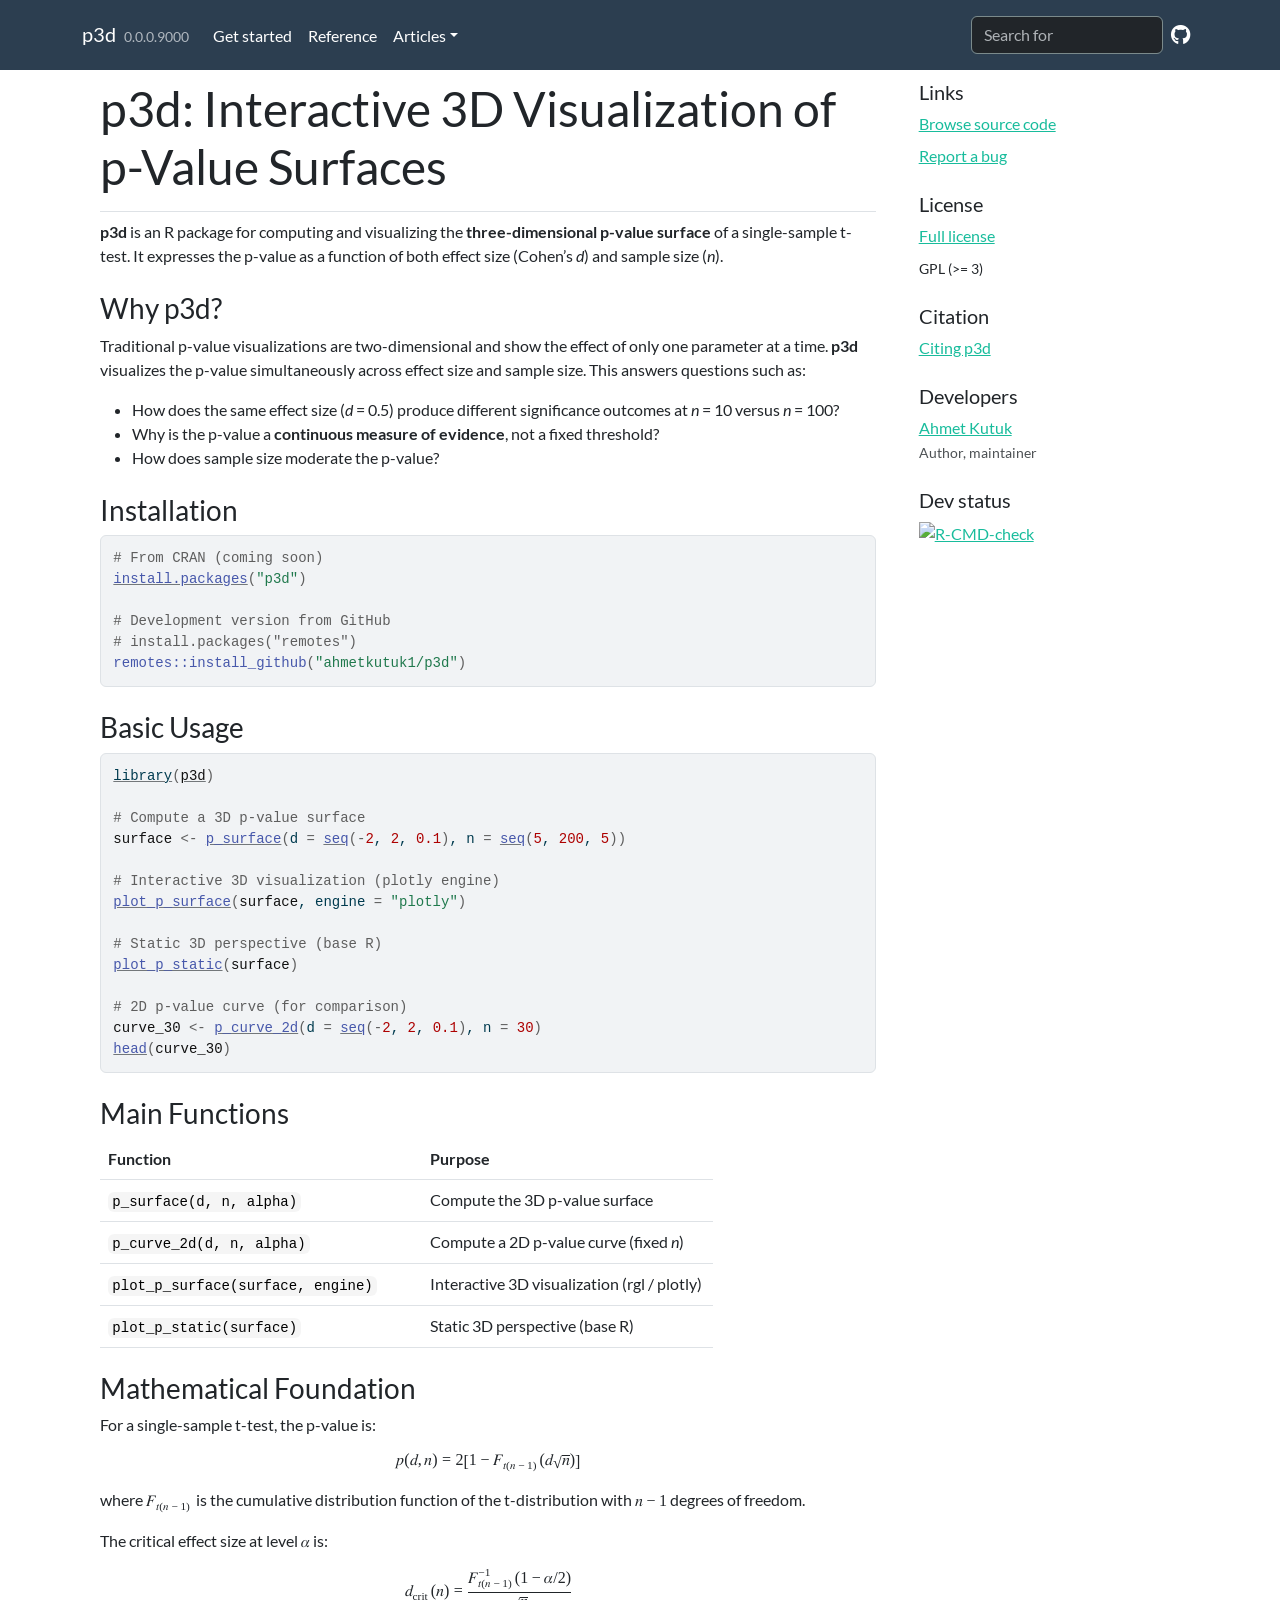
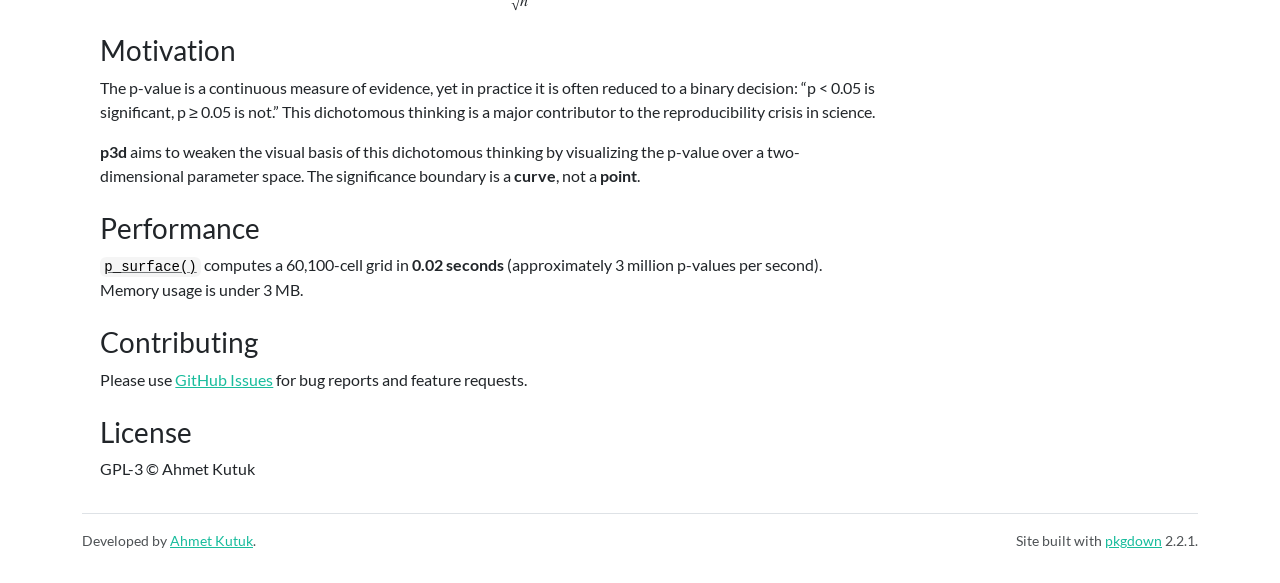
==== index.html @ 0275c22a "Deploying to gh-pages from @ ahmetkutuk1/p3d@2f67810220119d77aba5ef5783c8b70043826f1f 🚀" ====
<!DOCTYPE html>
<!-- Generated by pkgdown: do not edit by hand --><html lang="en">
<head>
<meta http-equiv="Content-Type" content="text/html; charset=UTF-8">
<meta charset="utf-8">
<meta http-equiv="X-UA-Compatible" content="IE=edge">
<meta name="viewport" content="width=device-width, initial-scale=1, shrink-to-fit=no">
<title>Interactive 3D Visualization of p-Value Surfaces • p3d</title>
<script src="deps/jquery-3.6.0/jquery-3.6.0.min.js"></script><meta name="viewport" content="width=device-width, initial-scale=1, shrink-to-fit=no">
<link href="deps/bootstrap-5.3.8/bootstrap.min.css" rel="stylesheet">
<script src="deps/bootstrap-5.3.8/bootstrap.bundle.min.js"></script><link href="deps/font-awesome-6.5.2/css/all.min.css" rel="stylesheet">
<link href="deps/font-awesome-6.5.2/css/v4-shims.min.css" rel="stylesheet">
<script src="deps/headroom-0.11.0/headroom.min.js"></script><script src="deps/headroom-0.11.0/jQuery.headroom.min.js"></script><script src="deps/bootstrap-toc-1.0.1/bootstrap-toc.min.js"></script><script src="deps/clipboard.js-2.0.11/clipboard.min.js"></script><script src="deps/search-1.0.0/autocomplete.jquery.min.js"></script><script src="deps/search-1.0.0/fuse.min.js"></script><script src="deps/search-1.0.0/mark.min.js"></script><!-- pkgdown --><script src="pkgdown.js"></script><meta property="og:title" content="Interactive 3D Visualization of p-Value Surfaces">
<meta name="description" content="Provides interactive three-dimensional visualization of p-value surfaces for single-sample t-tests. Enables simultaneous exploration of effect size, sample size, and significance level, making the continuous nature of p-values and the moderating effect of sample size visually apparent. Includes both interactive (rgl, plotly) and static (persp) rendering options.">
<meta property="og:description" content="Provides interactive three-dimensional visualization of p-value surfaces for single-sample t-tests. Enables simultaneous exploration of effect size, sample size, and significance level, making the continuous nature of p-values and the moderating effect of sample size visually apparent. Includes both interactive (rgl, plotly) and static (persp) rendering options.">
</head>
<body>
    <a href="#main" class="visually-hidden-focusable">Skip to contents</a>


    <nav class="navbar navbar-expand-lg fixed-top bg-primary" data-bs-theme="dark" aria-label="Site navigation"><div class="container">

    <a class="navbar-brand me-2" href="index.html">p3d</a>

    <small class="nav-text text-muted me-auto" data-bs-toggle="tooltip" data-bs-placement="bottom" title="">0.0.0.9000</small>


    <button class="navbar-toggler" type="button" data-bs-toggle="collapse" data-bs-target="#navbar" aria-controls="navbar" aria-expanded="false" aria-label="Toggle navigation">
      <span class="navbar-toggler-icon"></span>
    </button>

    <div id="navbar" class="collapse navbar-collapse ms-3">
      <ul class="navbar-nav me-auto">
<li class="nav-item"><a class="nav-link" href="articles/p3d-intro.html">Get started</a></li>
<li class="nav-item"><a class="nav-link" href="reference/index.html">Reference</a></li>
<li class="nav-item dropdown">
  <button class="nav-link dropdown-toggle" type="button" id="dropdown-articles" data-bs-toggle="dropdown" aria-expanded="false" aria-haspopup="true">Articles</button>
  <ul class="dropdown-menu" aria-labelledby="dropdown-articles">
<li><a class="dropdown-item" href="articles/p3d-intro.html">Introduction to p3d</a></li>
    <li><a class="dropdown-item" href="articles/p3d-comparison.html">Comparing 2D and 3D visualizations</a></li>
  </ul>
</li>
      </ul>
<ul class="navbar-nav">
<li class="nav-item"><form class="form-inline" role="search">
 <input class="form-control" type="search" name="search-input" id="search-input" autocomplete="off" aria-label="Search site" placeholder="Search for" data-search-index="search.json">
</form></li>
<li class="nav-item"><a class="external-link nav-link" href="https://github.com/ahmetkutuk1/p3d/" aria-label="GitHub"><span class="fa fab fa-github fa-lg"></span></a></li>
      </ul>
</div>


  </div>
</nav><div class="container template-home">
<div class="row">
  <main id="main" class="col-md-9"><div class="section level1">
<div class="page-header"><h1 id="p3d-interactive-3d-visualization-of-p-value-surfaces">p3d: Interactive 3D Visualization of p-Value Surfaces<a class="anchor" aria-label="anchor" href="#p3d-interactive-3d-visualization-of-p-value-surfaces"></a>
</h1></div>
<!-- badges: start -->

<p><strong>p3d</strong> is an R package for computing and visualizing the <strong>three-dimensional p-value surface</strong> of a single-sample t-test. It expresses the p-value as a function of both effect size (Cohen’s <em>d</em>) and sample size (<em>n</em>).</p>
<div class="section level2">
<h2 id="why-p3d">Why p3d?<a class="anchor" aria-label="anchor" href="#why-p3d"></a>
</h2>
<p>Traditional p-value visualizations are two-dimensional and show the effect of only one parameter at a time. <strong>p3d</strong> visualizes the p-value simultaneously across effect size and sample size. This answers questions such as:</p>
<ul>
<li>How does the same effect size (<em>d</em> = 0.5) produce different significance outcomes at <em>n</em> = 10 versus <em>n</em> = 100?</li>
<li>Why is the p-value a <strong>continuous measure of evidence</strong>, not a fixed threshold?</li>
<li>How does sample size moderate the p-value?</li>
</ul>
</div>
<div class="section level2">
<h2 id="installation">Installation<a class="anchor" aria-label="anchor" href="#installation"></a>
</h2>
<div class="sourceCode" id="cb1"><pre class="downlit sourceCode r">
<code class="sourceCode R"><span><span class="co"># From CRAN (coming soon)</span></span>
<span><span class="fu"><a href="https://rdrr.io/r/utils/install.packages.html" class="external-link">install.packages</a></span><span class="op">(</span><span class="st">"p3d"</span><span class="op">)</span></span>
<span></span>
<span><span class="co"># Development version from GitHub</span></span>
<span><span class="co"># install.packages("remotes")</span></span>
<span><span class="fu">remotes</span><span class="fu">::</span><span class="fu">install_github</span><span class="op">(</span><span class="st">"ahmetkutuk1/p3d"</span><span class="op">)</span></span></code></pre></div>
</div>
<div class="section level2">
<h2 id="basic-usage">Basic Usage<a class="anchor" aria-label="anchor" href="#basic-usage"></a>
</h2>
<div class="sourceCode" id="cb2"><pre class="downlit sourceCode r">
<code class="sourceCode R"><span><span class="kw"><a href="https://rdrr.io/r/base/library.html" class="external-link">library</a></span><span class="op">(</span><span class="va"><a href="https://github.com/ahmetkutuk1/p3d" class="external-link">p3d</a></span><span class="op">)</span></span>
<span></span>
<span><span class="co"># Compute a 3D p-value surface</span></span>
<span><span class="va">surface</span> <span class="op">&lt;-</span> <span class="fu"><a href="reference/p_surface.html">p_surface</a></span><span class="op">(</span>d <span class="op">=</span> <span class="fu"><a href="https://rdrr.io/r/base/seq.html" class="external-link">seq</a></span><span class="op">(</span><span class="op">-</span><span class="fl">2</span>, <span class="fl">2</span>, <span class="fl">0.1</span><span class="op">)</span>, n <span class="op">=</span> <span class="fu"><a href="https://rdrr.io/r/base/seq.html" class="external-link">seq</a></span><span class="op">(</span><span class="fl">5</span>, <span class="fl">200</span>, <span class="fl">5</span><span class="op">)</span><span class="op">)</span></span>
<span></span>
<span><span class="co"># Interactive 3D visualization (plotly engine)</span></span>
<span><span class="fu"><a href="reference/plot_p_surface.html">plot_p_surface</a></span><span class="op">(</span><span class="va">surface</span>, engine <span class="op">=</span> <span class="st">"plotly"</span><span class="op">)</span></span>
<span></span>
<span><span class="co"># Static 3D perspective (base R)</span></span>
<span><span class="fu"><a href="reference/plot_p_static.html">plot_p_static</a></span><span class="op">(</span><span class="va">surface</span><span class="op">)</span></span>
<span></span>
<span><span class="co"># 2D p-value curve (for comparison)</span></span>
<span><span class="va">curve_30</span> <span class="op">&lt;-</span> <span class="fu"><a href="reference/p_curve_2d.html">p_curve_2d</a></span><span class="op">(</span>d <span class="op">=</span> <span class="fu"><a href="https://rdrr.io/r/base/seq.html" class="external-link">seq</a></span><span class="op">(</span><span class="op">-</span><span class="fl">2</span>, <span class="fl">2</span>, <span class="fl">0.1</span><span class="op">)</span>, n <span class="op">=</span> <span class="fl">30</span><span class="op">)</span></span>
<span><span class="fu"><a href="https://rdrr.io/r/utils/head.html" class="external-link">head</a></span><span class="op">(</span><span class="va">curve_30</span><span class="op">)</span></span></code></pre></div>
</div>
<div class="section level2">
<h2 id="main-functions">Main Functions<a class="anchor" aria-label="anchor" href="#main-functions"></a>
</h2>
<table class="table">
<colgroup>
<col width="52%">
<col width="47%">
</colgroup>
<thead><tr>
<th>Function</th>
<th>Purpose</th>
</tr></thead>
<tbody>
<tr>
<td><code>p_surface(d, n, alpha)</code></td>
<td>Compute the 3D p-value surface</td>
</tr>
<tr>
<td><code>p_curve_2d(d, n, alpha)</code></td>
<td>Compute a 2D p-value curve (fixed <em>n</em>)</td>
</tr>
<tr>
<td><code>plot_p_surface(surface, engine)</code></td>
<td>Interactive 3D visualization (rgl / plotly)</td>
</tr>
<tr>
<td><code>plot_p_static(surface)</code></td>
<td>Static 3D perspective (base R)</td>
</tr>
</tbody>
</table>
</div>
<div class="section level2">
<h2 id="mathematical-foundation">Mathematical Foundation<a class="anchor" aria-label="anchor" href="#mathematical-foundation"></a>
</h2>
<p>For a single-sample t-test, the p-value is:</p>
<p><math display="block" xmlns="http://www.w3.org/1998/Math/MathML"><semantics><mrow><mi>p</mi><mo stretchy="false" form="prefix">(</mo><mi>d</mi><mo>,</mo><mi>n</mi><mo stretchy="false" form="postfix">)</mo><mo>=</mo><mn>2</mn><mrow><mo stretchy="true" form="prefix">[</mo><mn>1</mn><mo>−</mo><msub><mi>F</mi><mrow><mi>t</mi><mo stretchy="false" form="prefix">(</mo><mi>n</mi><mo>−</mo><mn>1</mn><mo stretchy="false" form="postfix">)</mo></mrow></msub><mo stretchy="false" form="prefix">(</mo><mi>d</mi><msqrt><mi>n</mi></msqrt><mo stretchy="false" form="postfix">)</mo><mo stretchy="true" form="postfix">]</mo></mrow></mrow><annotation encoding="application/x-tex">p(d, n) = 2 \left[ 1 - F_{t(n-1)}(d \sqrt{n}) \right]</annotation></semantics></math></p>
<p>where <math display="inline" xmlns="http://www.w3.org/1998/Math/MathML"><semantics><msub><mi>F</mi><mrow><mi>t</mi><mo stretchy="false" form="prefix">(</mo><mi>n</mi><mo>−</mo><mn>1</mn><mo stretchy="false" form="postfix">)</mo></mrow></msub><annotation encoding="application/x-tex">F_{t(n-1)}</annotation></semantics></math> is the cumulative distribution function of the t-distribution with <math display="inline" xmlns="http://www.w3.org/1998/Math/MathML"><semantics><mrow><mi>n</mi><mo>−</mo><mn>1</mn></mrow><annotation encoding="application/x-tex">n-1</annotation></semantics></math> degrees of freedom.</p>
<p>The critical effect size at level <math display="inline" xmlns="http://www.w3.org/1998/Math/MathML"><semantics><mi>α</mi><annotation encoding="application/x-tex">\alpha</annotation></semantics></math> is:</p>
<p><math display="block" xmlns="http://www.w3.org/1998/Math/MathML"><semantics><mrow><msub><mi>d</mi><mtext mathvariant="normal">crit</mtext></msub><mo stretchy="false" form="prefix">(</mo><mi>n</mi><mo stretchy="false" form="postfix">)</mo><mo>=</mo><mfrac><mrow><msubsup><mi>F</mi><mrow><mi>t</mi><mo stretchy="false" form="prefix">(</mo><mi>n</mi><mo>−</mo><mn>1</mn><mo stretchy="false" form="postfix">)</mo></mrow><mrow><mi>−</mi><mn>1</mn></mrow></msubsup><mo stretchy="false" form="prefix">(</mo><mn>1</mn><mo>−</mo><mi>α</mi><mi>/</mi><mn>2</mn><mo stretchy="false" form="postfix">)</mo></mrow><msqrt><mi>n</mi></msqrt></mfrac></mrow><annotation encoding="application/x-tex">d_{\text{crit}}(n) = \frac{F^{-1}_{t(n-1)}(1 - \alpha/2)}{\sqrt{n}}</annotation></semantics></math></p>
</div>
<div class="section level2">
<h2 id="motivation">Motivation<a class="anchor" aria-label="anchor" href="#motivation"></a>
</h2>
<p>The p-value is a continuous measure of evidence, yet in practice it is often reduced to a binary decision: “p &lt; 0.05 is significant, p ≥ 0.05 is not.” This dichotomous thinking is a major contributor to the reproducibility crisis in science.</p>
<p><strong>p3d</strong> aims to weaken the visual basis of this dichotomous thinking by visualizing the p-value over a two-dimensional parameter space. The significance boundary is a <strong>curve</strong>, not a <strong>point</strong>.</p>
</div>
<div class="section level2">
<h2 id="performance">Performance<a class="anchor" aria-label="anchor" href="#performance"></a>
</h2>
<p><code><a href="reference/p_surface.html">p_surface()</a></code> computes a 60,100-cell grid in <strong>0.02 seconds</strong> (approximately 3 million p-values per second). Memory usage is under 3 MB.</p>
</div>
<div class="section level2">
<h2 id="contributing">Contributing<a class="anchor" aria-label="anchor" href="#contributing"></a>
</h2>
<p>Please use <a href="https://github.com/ahmetkutuk1/p3d/issues" class="external-link">GitHub Issues</a> for bug reports and feature requests.</p>
</div>
<div class="section level2">
<h2 id="license">License<a class="anchor" aria-label="anchor" href="#license"></a>
</h2>
<p>GPL-3 © Ahmet Kutuk</p>
</div>
</div>
  </main><aside class="col-md-3"><div class="links">
<h2 data-toc-skip>Links</h2>
<ul class="list-unstyled">
<li><a href="https://github.com/ahmetkutuk1/p3d/" class="external-link">Browse source code</a></li>
<li><a href="https://github.com/ahmetkutuk1/p3d/issues" class="external-link">Report a bug</a></li>
</ul>
</div>

<div class="license">
<h2 data-toc-skip>License</h2>
<ul class="list-unstyled">
<li><a href="LICENSE.html">Full license</a></li>
<li><small>GPL (&gt;= 3)</small></li>
</ul>
</div>


<div class="citation">
<h2 data-toc-skip>Citation</h2>
<ul class="list-unstyled">
<li><a href="authors.html#citation">Citing p3d</a></li>
</ul>
</div>

<div class="developers">
<h2 data-toc-skip>Developers</h2>
<ul class="list-unstyled">
<li>
<a href="https://github.com/ahmetkutuk1" class="external-link">Ahmet Kutuk</a> <br><small class="roles"> Author, maintainer </small>   </li>
</ul>
</div>

<div class="dev-status">
<h2 data-toc-skip>Dev status</h2>
<ul class="list-unstyled">
<li><a href="https://github.com/ahmetkutuk1/p3d/actions/workflows/R-CMD-check.yaml" class="external-link"><img src="https://github.com/ahmetkutuk1/p3d/actions/workflows/R-CMD-check.yaml/badge.svg" alt="R-CMD-check"></a></li>
</ul>
</div>

  </aside>
</div>


    <footer><div class="pkgdown-footer-left">
  <p>Developed by <a href="https://github.com/ahmetkutuk1" class="external-link">Ahmet Kutuk</a>.</p>
</div>

<div class="pkgdown-footer-right">
  <p>Site built with <a href="https://pkgdown.r-lib.org/" class="external-link">pkgdown</a> 2.2.1.</p>
</div>

    </footer>
</div>





  </body>
</html>
---- deps/font-awesome-6.5.2/css/v4-shims.min.css ----
/*!
 * Font Awesome Free 6.5.2 by @fontawesome - https://fontawesome.com
 * License - https://fontawesome.com/license/free (Icons: CC BY 4.0, Fonts: SIL OFL 1.1, Code: MIT License)
 * Copyright 2024 Fonticons, Inc.
 */
.fa.fa-glass:before{content:"\f000"}.fa.fa-envelope-o{font-family:"Font Awesome 6 Free";font-weight:400}.fa.fa-envelope-o:before{content:"\f0e0"}.fa.fa-star-o{font-family:"Font Awesome 6 Free";font-weight:400}.fa.fa-star-o:before{content:"\f005"}.fa.fa-close:before,.fa.fa-remove:before{content:"\f00d"}.fa.fa-gear:before{content:"\f013"}.fa.fa-trash-o{font-family:"Font Awesome 6 Free";font-weight:400}.fa.fa-trash-o:before{content:"\f2ed"}.fa.fa-home:before{content:"\f015"}.fa.fa-file-o{font-family:"Font Awesome 6 Free";font-weight:400}.fa.fa-file-o:before{content:"\f15b"}.fa.fa-clock-o{font-family:"Font Awesome 6 Free";font-weight:400}.fa.fa-clock-o:before{content:"\f017"}.fa.fa-arrow-circle-o-down{font-family:"Font Awesome 6 Free";font-weight:400}.fa.fa-arrow-circle-o-down:before{content:"\f358"}.fa.fa-arrow-circle-o-up{font-family:"Font Awesome 6 Free";font-weight:400}.fa.fa-arrow-circle-o-up:before{content:"\f35b"}.fa.fa-play-circle-o{font-family:"Font Awesome 6 Free";font-weight:400}.fa.fa-play-circle-o:before{content:"\f144"}.fa.fa-repeat:before,.fa.fa-rotate-right:before{content:"\f01e"}.fa.fa-refresh:before{content:"\f021"}.fa.fa-list-alt{font-family:"Font Awesome 6 Free";font-weight:400}.fa.fa-list-alt:before{content:"\f022"}.fa.fa-dedent:before{content:"\f03b"}.fa.fa-video-camera:before{content:"\f03d"}.fa.fa-picture-o{font-family:"Font Awesome 6 Free";font-weight:400}.fa.fa-picture-o:before{content:"\f03e"}.fa.fa-photo{font-family:"Font Awesome 6 Free";font-weight:400}.fa.fa-photo:before{content:"\f03e"}.fa.fa-image{font-family:"Font Awesome 6 Free";font-weight:400}.fa.fa-image:before{content:"\f03e"}.fa.fa-map-marker:before{content:"\f3c5"}.fa.fa-pencil-square-o{font-family:"Font Awesome 6 Free";font-weight:400}.fa.fa-pencil-square-o:before{content:"\f044"}.fa.fa-edit{font-family:"Font Awesome 6 Free";font-weight:400}.fa.fa-edit:before{content:"\f044"}.fa.fa-share-square-o:before{content:"\f14d"}.fa.fa-check-square-o{font-family:"Font Awesome 6 Free";font-weight:400}.fa.fa-check-square-o:before{content:"\f14a"}.fa.fa-arrows:before{content:"\f0b2"}.fa.fa-times-circle-o{font-family:"Font Awesome 6 Free";font-weight:400}.fa.fa-times-circle-o:before{content:"\f057"}.fa.fa-check-circle-o{font-family:"Font Awesome 6 Free";font-weight:400}.fa.fa-check-circle-o:before{content:"\f058"}.fa.fa-mail-forward:before{content:"\f064"}.fa.fa-expand:before{content:"\f424"}.fa.fa-compress:before{content:"\f422"}.fa.fa-eye,.fa.fa-eye-slash{font-family:"Font Awesome 6 Free";font-weight:400}.fa.fa-warning:before{content:"\f071"}.fa.fa-calendar:before{content:"\f073"}.fa.fa-arrows-v:before{content:"\f338"}.fa.fa-arrows-h:before{content:"\f337"}.fa.fa-bar-chart-o:before,.fa.fa-bar-chart:before{content:"\e0e3"}.fa.fa-twitter-square{font-family:"Font Awesome 6 Brands";font-weight:400}.fa.fa-twitter-square:before{content:"\f081"}.fa.fa-facebook-square{font-family:"Font Awesome 6 Brands";font-weight:400}.fa.fa-facebook-square:before{content:"\f082"}.fa.fa-gears:before{content:"\f085"}.fa.fa-thumbs-o-up{font-family:"Font Awesome 6 Free";font-weight:400}.fa.fa-thumbs-o-up:before{content:"\f164"}.fa.fa-thumbs-o-down{font-family:"Font Awesome 6 Free";font-weight:400}.fa.fa-thumbs-o-down:before{content:"\f165"}.fa.fa-heart-o{font-family:"Font Awesome 6 Free";font-weight:400}.fa.fa-heart-o:before{content:"\f004"}.fa.fa-sign-out:before{content:"\f2f5"}.fa.fa-linkedin-square{font-family:"Font Awesome 6 Brands";font-weight:400}.fa.fa-linkedin-square:before{content:"\f08c"}.fa.fa-thumb-tack:before{content:"\f08d"}.fa.fa-external-link:before{content:"\f35d"}.fa.fa-sign-in:before{content:"\f2f6"}.fa.fa-github-square{font-family:"Font Awesome 6 Brands";font-weight:400}.fa.fa-github-square:before{content:"\f092"}.fa.fa-lemon-o{font-family:"Font Awesome 6 Free";font-weight:400}.fa.fa-lemon-o:before{content:"\f094"}.fa.fa-square-o{font-family:"Font Awesome 6 Free";font-weight:400}.fa.fa-square-o:before{content:"\f0c8"}.fa.fa-bookmark-o{font-family:"Font Awesome 6 Free";font-weight:400}.fa.fa-bookmark-o:before{content:"\f02e"}.fa.fa-facebook,.fa.fa-twitter{font-family:"Font Awesome 6 Brands";font-weight:400}.fa.fa-facebook:before{content:"\f39e"}.fa.fa-facebook-f{font-family:"Font Awesome 6 Brands";font-weight:400}.fa.fa-facebook-f:before{content:"\f39e"}.fa.fa-github{font-family:"Font Awesome 6 Brands";font-weight:400}.fa.fa-credit-card{font-family:"Font Awesome 6 Free";font-weight:400}.fa.fa-feed:before{content:"\f09e"}.fa.fa-hdd-o{font-family:"Font Awesome 6 Free";font-weight:400}.fa.fa-hdd-o:before{content:"\f0a0"}.fa.fa-hand-o-right{font-family:"Font Awesome 6 Free";font-weight:400}.fa.fa-hand-o-right:before{content:"\f0a4"}.fa.fa-hand-o-left{font-family:"Font Awesome 6 Free";font-weight:400}.fa.fa-hand-o-left:before{content:"\f0a5"}.fa.fa-hand-o-up{font-family:"Font Awesome 6 Free";font-weight:400}.fa.fa-hand-o-up:before{content:"\f0a6"}.fa.fa-hand-o-down{font-family:"Font Awesome 6 Free";font-weight:400}.fa.fa-hand-o-down:before{content:"\f0a7"}.fa.fa-globe:before{content:"\f57d"}.fa.fa-tasks:before{content:"\f828"}.fa.fa-arrows-alt:before{content:"\f31e"}.fa.fa-group:before{content:"\f0c0"}.fa.fa-chain:before{content:"\f0c1"}.fa.fa-cut:before{content:"\f0c4"}.fa.fa-files-o{font-family:"Font Awesome 6 Free";font-weight:400}.fa.fa-files-o:before{content:"\f0c5"}.fa.fa-floppy-o{font-family:"Font Awesome 6 Free";font-weight:400}.fa.fa-floppy-o:before{content:"\f0c7"}.fa.fa-save{font-family:"Font Awesome 6 Free";font-weight:400}.fa.fa-save:before{content:"\f0c7"}.fa.fa-navicon:before,.fa.fa-reorder:before{content:"\f0c9"}.fa.fa-magic:before{content:"\e2ca"}.fa.fa-pinterest,.fa.fa-pinterest-square{font-family:"Font Awesome 6 Brands";font-weight:400}.fa.fa-pinterest-square:before{content:"\f0d3"}.fa.fa-google-plus-square{font-family:"Font Awesome 6 Brands";font-weight:400}.fa.fa-google-plus-square:before{content:"\f0d4"}.fa.fa-google-plus{font-family:"Font Awesome 6 Brands";font-weight:400}.fa.fa-google-plus:before{content:"\f0d5"}.fa.fa-money:before{content:"\f3d1"}.fa.fa-unsorted:before{content:"\f0dc"}.fa.fa-sort-desc:before{content:"\f0dd"}.fa.fa-sort-asc:before{content:"\f0de"}.fa.fa-linkedin{font-family:"Font Awesome 6 Brands";font-weight:400}.fa.fa-linkedin:before{content:"\f0e1"}.fa.fa-rotate-left:before{content:"\f0e2"}.fa.fa-legal:before{content:"\f0e3"}.fa.fa-dashboard:before,.fa.fa-tachometer:before{content:"\f625"}.fa.fa-comment-o{font-family:"Font Awesome 6 Free";font-weight:400}.fa.fa-comment-o:before{content:"\f075"}.fa.fa-comments-o{font-family:"Font Awesome 6 Free";font-weight:400}.fa.fa-comments-o:before{content:"\f086"}.fa.fa-flash:before{content:"\f0e7"}.fa.fa-clipboard:before{content:"\f0ea"}.fa.fa-lightbulb-o{font-family:"Font Awesome 6 Free";font-weight:400}.fa.fa-lightbulb-o:before{content:"\f0eb"}.fa.fa-exchange:before{content:"\f362"}.fa.fa-cloud-download:before{content:"\f0ed"}.fa.fa-cloud-upload:before{content:"\f0ee"}.fa.fa-bell-o{font-family:"Font Awesome 6 Free";font-weight:400}.fa.fa-bell-o:before{content:"\f0f3"}.fa.fa-cutlery:before{content:"\f2e7"}.fa.fa-file-text-o{font-family:"Font Awesome 6 Free";font-weight:400}.fa.fa-file-text-o:before{content:"\f15c"}.fa.fa-building-o{font-family:"Font Awesome 6 Free";font-weight:400}.fa.fa-building-o:before{content:"\f1ad"}.fa.fa-hospital-o{font-family:"Font Awesome 6 Free";font-weight:400}.fa.fa-hospital-o:before{content:"\f0f8"}.fa.fa-tablet:before{content:"\f3fa"}.fa.fa-mobile-phone:before,.fa.fa-mobile:before{content:"\f3cd"}.fa.fa-circle-o{font-family:"Font Awesome 6 Free";font-weight:400}.fa.fa-circle-o:before{content:"\f111"}.fa.fa-mail-reply:before{content:"\f3e5"}.fa.fa-github-alt{font-family:"Font Awesome 6 Brands";font-weight:400}.fa.fa-folder-o{font-family:"Font Awesome 6 Free";font-weight:400}.fa.fa-folder-o:before{content:"\f07b"}.fa.fa-folder-open-o{font-family:"Font Awesome 6 Free";font-weight:400}.fa.fa-folder-open-o:before{content:"\f07c"}.fa.fa-smile-o{font-family:"Font Awesome 6 Free";font-weight:400}.fa.fa-smile-o:before{content:"\f118"}.fa.fa-frown-o{font-family:"Font Awesome 6 Free";font-weight:400}.fa.fa-frown-o:before{content:"\f119"}.fa.fa-meh-o{font-family:"Font Awesome 6 Free";font-weight:400}.fa.fa-meh-o:before{content:"\f11a"}.fa.fa-keyboard-o{font-family:"Font Awesome 6 Free";font-weight:400}.fa.fa-keyboard-o:before{content:"\f11c"}.fa.fa-flag-o{font-family:"Font Awesome 6 Free";font-weight:400}.fa.fa-flag-o:before{content:"\f024"}.fa.fa-mail-reply-all:before{content:"\f122"}.fa.fa-star-half-o{font-family:"Font Awesome 6 Free";font-weight:400}.fa.fa-star-half-o:before{content:"\f5c0"}.fa.fa-star-half-empty{font-family:"Font Awesome 6 Free";font-weight:400}.fa.fa-star-half-empty:before{content:"\f5c0"}.fa.fa-star-half-full{font-family:"Font Awesome 6 Free";font-weight:400}.fa.fa-star-half-full:before{content:"\f5c0"}.fa.fa-code-fork:before{content:"\f126"}.fa.fa-chain-broken:before,.fa.fa-unlink:before{content:"\f127"}.fa.fa-calendar-o{font-family:"Font Awesome 6 Free";font-weight:400}.fa.fa-calendar-o:before{content:"\f133"}.fa.fa-css3,.fa.fa-html5,.fa.fa-maxcdn{font-family:"Font Awesome 6 Brands";font-weight:400}.fa.fa-unlock-alt:before{content:"\f09c"}.fa.fa-minus-square-o{font-family:"Font Awesome 6 Free";font-weight:400}.fa.fa-minus-square-o:before{content:"\f146"}.fa.fa-level-up:before{content:"\f3bf"}.fa.fa-level-down:before{content:"\f3be"}.fa.fa-pencil-square:before{content:"\f14b"}.fa.fa-external-link-square:before{content:"\f360"}.fa.fa-compass{font-family:"Font Awesome 6 Free";font-weight:400}.fa.fa-caret-square-o-down{font-family:"Font Awesome 6 Free";font-weight:400}.fa.fa-caret-square-o-down:before{content:"\f150"}.fa.fa-toggle-down{font-family:"Font Awesome 6 Free";font-weight:400}.fa.fa-toggle-down:before{content:"\f150"}.fa.fa-caret-square-o-up{font-family:"Font Awesome 6 Free";font-weight:400}.fa.fa-caret-square-o-up:before{content:"\f151"}.fa.fa-toggle-up{font-family:"Font Awesome 6 Free";font-weight:400}.fa.fa-toggle-up:before{content:"\f151"}.fa.fa-caret-square-o-right{font-family:"Font Awesome 6 Free";font-weight:400}.fa.fa-caret-square-o-right:before{content:"\f152"}.fa.fa-toggle-right{font-family:"Font Awesome 6 Free";font-weight:400}.fa.fa-toggle-right:before{content:"\f152"}.fa.fa-eur:before,.fa.fa-euro:before{content:"\f153"}.fa.fa-gbp:before{content:"\f154"}.fa.fa-dollar:before,.fa.fa-usd:before{content:"\24"}.fa.fa-inr:before,.fa.fa-rupee:before{content:"\e1bc"}.fa.fa-cny:before,.fa.fa-jpy:before,.fa.fa-rmb:before,.fa.fa-yen:before{content:"\f157"}.fa.fa-rouble:before,.fa.fa-rub:before,.fa.fa-ruble:before{content:"\f158"}.fa.fa-krw:before,.fa.fa-won:before{content:"\f159"}.fa.fa-bitcoin,.fa.fa-btc{font-family:"Font Awesome 6 Brands";font-weight:400}.fa.fa-bitcoin:before{content:"\f15a"}.fa.fa-file-text:before{content:"\f15c"}.fa.fa-sort-alpha-asc:before{content:"\f15d"}.fa.fa-sort-alpha-desc:before{content:"\f881"}.fa.fa-sort-amount-asc:before{content:"\f884"}.fa.fa-sort-amount-desc:before{content:"\f160"}.fa.fa-sort-numeric-asc:before{content:"\f162"}.fa.fa-sort-numeric-desc:before{content:"\f886"}.fa.fa-youtube-square{font-family:"Font Awesome 6 Brands";font-weight:400}.fa.fa-youtube-square:before{content:"\f431"}.fa.fa-xing,.fa.fa-xing-square,.fa.fa-youtube{font-family:"Font Awesome 6 Brands";font-weight:400}.fa.fa-xing-square:before{content:"\f169"}.fa.fa-youtube-play{font-family:"Font Awesome 6 Brands";font-weight:400}.fa.fa-youtube-play:before{content:"\f167"}.fa.fa-adn,.fa.fa-bitbucket,.fa.fa-bitbucket-square,.fa.fa-dropbox,.fa.fa-flickr,.fa.fa-instagram,.fa.fa-stack-overflow{font-family:"Font Awesome 6 Brands";font-weight:400}.fa.fa-bitbucket-square:before{content:"\f171"}.fa.fa-tumblr,.fa.fa-tumblr-square{font-family:"Font Awesome 6 Brands";font-weight:400}.fa.fa-tumblr-square:before{content:"\f174"}.fa.fa-long-arrow-down:before{content:"\f309"}.fa.fa-long-arrow-up:before{content:"\f30c"}.fa.fa-long-arrow-left:before{content:"\f30a"}.fa.fa-long-arrow-right:before{content:"\f30b"}.fa.fa-android,.fa.fa-apple,.fa.fa-dribbble,.fa.fa-foursquare,.fa.fa-gittip,.fa.fa-gratipay,.fa.fa-linux,.fa.fa-skype,.fa.fa-trello,.fa.fa-windows{font-family:"Font Awesome 6 Brands";font-weight:400}.fa.fa-gittip:before{content:"\f184"}.fa.fa-sun-o{font-family:"Font Awesome 6 Free";font-weight:400}.fa.fa-sun-o:before{content:"\f185"}.fa.fa-moon-o{font-family:"Font Awesome 6 Free";font-weight:400}.fa.fa-moon-o:before{content:"\f186"}.fa.fa-pagelines,.fa.fa-renren,.fa.fa-stack-exchange,.fa.fa-vk,.fa.fa-weibo{font-family:"Font Awesome 6 Brands";font-weight:400}.fa.fa-arrow-circle-o-right{font-family:"Font Awesome 6 Free";font-weight:400}.fa.fa-arrow-circle-o-right:before{content:"\f35a"}.fa.fa-arrow-circle-o-left{font-family:"Font Awesome 6 Free";font-weight:400}.fa.fa-arrow-circle-o-left:before{content:"\f359"}.fa.fa-caret-square-o-left{font-family:"Font Awesome 6 Free";font-weight:400}.fa.fa-caret-square-o-left:before{content:"\f191"}.fa.fa-toggle-left{font-family:"Font Awesome 6 Free";font-weight:400}.fa.fa-toggle-left:before{content:"\f191"}.fa.fa-dot-circle-o{font-family:"Font Awesome 6 Free";font-weight:400}.fa.fa-dot-circle-o:before{content:"\f192"}.fa.fa-vimeo-square{font-family:"Font Awesome 6 Brands";font-weight:400}.fa.fa-vimeo-square:before{content:"\f194"}.fa.fa-try:before,.fa.fa-turkish-lira:before{content:"\e2bb"}.fa.fa-plus-square-o{font-family:"Font Awesome 6 Free";font-weight:400}.fa.fa-plus-square-o:before{content:"\f0fe"}.fa.fa-openid,.fa.fa-slack,.fa.fa-wordpress{font-family:"Font Awesome 6 Brands";font-weight:400}.fa.fa-bank:before,.fa.fa-institution:before{content:"\f19c"}.fa.fa-mortar-board:before{content:"\f19d"}.fa.fa-google,.fa.fa-reddit,.fa.fa-reddit-square,.fa.fa-yahoo{font-family:"Font Awesome 6 Brands";font-weight:400}.fa.fa-reddit-square:before{content:"\f1a2"}.fa.fa-behance,.fa.fa-behance-square,.fa.fa-delicious,.fa.fa-digg,.fa.fa-drupal,.fa.fa-joomla,.fa.fa-pied-piper-alt,.fa.fa-pied-piper-pp,.fa.fa-stumbleupon,.fa.fa-stumbleupon-circle{font-family:"Font Awesome 6 Brands";font-weight:400}.fa.fa-behance-square:before{content:"\f1b5"}.fa.fa-steam,.fa.fa-steam-square{font-family:"Font Awesome 6 Brands";font-weight:400}.fa.fa-steam-square:before{content:"\f1b7"}.fa.fa-automobile:before{content:"\f1b9"}.fa.fa-cab:before{content:"\f1ba"}.fa.fa-deviantart,.fa.fa-soundcloud,.fa.fa-spotify{font-family:"Font Awesome 6 Brands";font-weight:400}.fa.fa-file-pdf-o{font-family:"Font Awesome 6 Free";font-weight:400}.fa.fa-file-pdf-o:before{content:"\f1c1"}.fa.fa-file-word-o{font-family:"Font Awesome 6 Free";font-weight:400}.fa.fa-file-word-o:before{content:"\f1c2"}.fa.fa-file-excel-o{font-family:"Font Awesome 6 Free";font-weight:400}.fa.fa-file-excel-o:before{content:"\f1c3"}.fa.fa-file-powerpoint-o{font-family:"Font Awesome 6 Free";font-weight:400}.fa.fa-file-powerpoint-o:before{content:"\f1c4"}.fa.fa-file-image-o{font-family:"Font Awesome 6 Free";font-weight:400}.fa.fa-file-image-o:before{content:"\f1c5"}.fa.fa-file-photo-o{font-family:"Font Awesome 6 Free";font-weight:400}.fa.fa-file-photo-o:before{content:"\f1c5"}.fa.fa-file-picture-o{font-family:"Font Awesome 6 Free";font-weight:400}.fa.fa-file-picture-o:before{content:"\f1c5"}.fa.fa-file-archive-o{font-family:"Font Awesome 6 Free";font-weight:400}.fa.fa-file-archive-o:before{content:"\f1c6"}.fa.fa-file-zip-o{font-family:"Font Awesome 6 Free";font-weight:400}.fa.fa-file-zip-o:before{content:"\f1c6"}.fa.fa-file-audio-o{font-family:"Font Awesome 6 Free";font-weight:400}.fa.fa-file-audio-o:before{content:"\f1c7"}.fa.fa-file-sound-o{font-family:"Font Awesome 6 Free";font-weight:400}.fa.fa-file-sound-o:before{content:"\f1c7"}.fa.fa-file-video-o{font-family:"Font Awesome 6 Free";font-weight:400}.fa.fa-file-video-o:before{content:"\f1c8"}.fa.fa-file-movie-o{font-family:"Font Awesome 6 Free";font-weight:400}.fa.fa-file-movie-o:before{content:"\f1c8"}.fa.fa-file-code-o{font-family:"Font Awesome 6 Free";font-weight:400}.fa.fa-file-code-o:before{content:"\f1c9"}.fa.fa-codepen,.fa.fa-jsfiddle,.fa.fa-vine{font-family:"Font Awesome 6 Brands";font-weight:400}.fa.fa-life-bouy:before,.fa.fa-life-buoy:before,.fa.fa-life-saver:before,.fa.fa-support:before{content:"\f1cd"}.fa.fa-circle-o-notch:before{content:"\f1ce"}.fa.fa-ra,.fa.fa-rebel{font-family:"Font Awesome 6 Brands";font-weight:400}.fa.fa-ra:before{content:"\f1d0"}.fa.fa-resistance{font-family:"Font Awesome 6 Brands";font-weight:400}.fa.fa-resistance:before{content:"\f1d0"}.fa.fa-empire,.fa.fa-ge{font-family:"Font Awesome 6 Brands";font-weight:400}.fa.fa-ge:before{content:"\f1d1"}.fa.fa-git-square{font-family:"Font Awesome 6 Brands";font-weight:400}.fa.fa-git-square:before{content:"\f1d2"}.fa.fa-git,.fa.fa-hacker-news,.fa.fa-y-combinator-square{font-family:"Font Awesome 6 Brands";font-weight:400}.fa.fa-y-combinator-square:before{content:"\f1d4"}.fa.fa-yc-square{font-family:"Font Awesome 6 Brands";font-weight:400}.fa.fa-yc-square:before{content:"\f1d4"}.fa.fa-qq,.fa.fa-tencent-weibo,.fa.fa-wechat,.fa.fa-weixin{font-family:"Font Awesome 6 Brands";font-weight:400}.fa.fa-wechat:before{content:"\f1d7"}.fa.fa-send:before{content:"\f1d8"}.fa.fa-paper-plane-o{font-family:"Font Awesome 6 Free";font-weight:400}.fa.fa-paper-plane-o:before{content:"\f1d8"}.fa.fa-send-o{font-family:"Font Awesome 6 Free";font-weight:400}.fa.fa-send-o:before{content:"\f1d8"}.fa.fa-circle-thin{font-family:"Font Awesome 6 Free";font-weight:400}.fa.fa-circle-thin:before{content:"\f111"}.fa.fa-header:before{content:"\f1dc"}.fa.fa-futbol-o{font-family:"Font Awesome 6 Free";font-weight:400}.fa.fa-futbol-o:before{content:"\f1e3"}.fa.fa-soccer-ball-o{font-family:"Font Awesome 6 Free";font-weight:400}.fa.fa-soccer-ball-o:before{content:"\f1e3"}.fa.fa-slideshare,.fa.fa-twitch,.fa.fa-yelp{font-family:"Font Awesome 6 Brands";font-weight:400}.fa.fa-newspaper-o{font-family:"Font Awesome 6 Free";font-weight:400}.fa.fa-newspaper-o:before{content:"\f1ea"}.fa.fa-cc-amex,.fa.fa-cc-discover,.fa.fa-cc-mastercard,.fa.fa-cc-paypal,.fa.fa-cc-stripe,.fa.fa-cc-visa,.fa.fa-google-wallet,.fa.fa-paypal{font-family:"Font Awesome 6 Brands";font-weight:400}.fa.fa-bell-slash-o{font-family:"Font Awesome 6 Free";font-weight:400}.fa.fa-bell-slash-o:before{content:"\f1f6"}.fa.fa-trash:before{content:"\f2ed"}.fa.fa-copyright{font-family:"Font Awesome 6 Free";font-weight:400}.fa.fa-eyedropper:before{content:"\f1fb"}.fa.fa-area-chart:before{content:"\f1fe"}.fa.fa-pie-chart:before{content:"\f200"}.fa.fa-line-chart:before{content:"\f201"}.fa.fa-lastfm,.fa.fa-lastfm-square{font-family:"Font Awesome 6 Brands";font-weight:400}.fa.fa-lastfm-square:before{content:"\f203"}.fa.fa-angellist,.fa.fa-ioxhost{font-family:"Font Awesome 6 Brands";font-weight:400}.fa.fa-cc{font-family:"Font Awesome 6 Free";font-weight:400}.fa.fa-cc:before{content:"\f20a"}.fa.fa-ils:before,.fa.fa-shekel:before,.fa.fa-sheqel:before{content:"\f20b"}.fa.fa-buysellads,.fa.fa-connectdevelop,.fa.fa-dashcube,.fa.fa-forumbee,.fa.fa-leanpub,.fa.fa-sellsy,.fa.fa-shirtsinbulk,.fa.fa-simplybuilt,.fa.fa-skyatlas{font-family:"Font Awesome 6 Brands";font-weight:400}.fa.fa-diamond{font-family:"Font Awesome 6 Free";font-weight:400}.fa.fa-diamond:before{content:"\f3a5"}.fa.fa-intersex:before,.fa.fa-transgender:before{content:"\f224"}.fa.fa-transgender-alt:before{content:"\f225"}.fa.fa-facebook-official{font-family:"Font Awesome 6 Brands";font-weight:400}.fa.fa-facebook-official:before{content:"\f09a"}.fa.fa-pinterest-p,.fa.fa-whatsapp{font-family:"Font Awesome 6 Brands";font-weight:400}.fa.fa-hotel:before{content:"\f236"}.fa.fa-medium,.fa.fa-viacoin,.fa.fa-y-combinator,.fa.fa-yc{font-family:"Font Awesome 6 Brands";font-weight:400}.fa.fa-yc:before{content:"\f23b"}.fa.fa-expeditedssl,.fa.fa-opencart,.fa.fa-optin-monster{font-family:"Font Awesome 6 Brands";font-weight:400}.fa.fa-battery-4:before,.fa.fa-battery:before{content:"\f240"}.fa.fa-battery-3:before{content:"\f241"}.fa.fa-battery-2:before{content:"\f242"}.fa.fa-battery-1:before{content:"\f243"}.fa.fa-battery-0:before{content:"\f244"}.fa.fa-object-group,.fa.fa-object-ungroup,.fa.fa-sticky-note-o{font-family:"Font Awesome 6 Free";font-weight:400}.fa.fa-sticky-note-o:before{content:"\f249"}.fa.fa-cc-diners-club,.fa.fa-cc-jcb{font-family:"Font Awesome 6 Brands";font-weight:400}.fa.fa-clone{font-family:"Font Awesome 6 Free";font-weight:400}.fa.fa-hourglass-o:before{content:"\f254"}.fa.fa-hourglass-1:before{content:"\f251"}.fa.fa-hourglass-2:before{content:"\f252"}.fa.fa-hourglass-3:before{content:"\f253"}.fa.fa-hand-rock-o{font-family:"Font Awesome 6 Free";font-weight:400}.fa.fa-hand-rock-o:before{content:"\f255"}.fa.fa-hand-grab-o{font-family:"Font Awesome 6 Free";font-weight:400}.fa.fa-hand-grab-o:before{content:"\f255"}.fa.fa-hand-paper-o{font-family:"Font Awesome 6 Free";font-weight:400}.fa.fa-hand-paper-o:before{content:"\f256"}.fa.fa-hand-stop-o{font-family:"Font Awesome 6 Free";font-weight:400}.fa.fa-hand-stop-o:before{content:"\f256"}.fa.fa-hand-scissors-o{font-family:"Font Awesome 6 Free";font-weight:400}.fa.fa-hand-scissors-o:before{content:"\f257"}.fa.fa-hand-lizard-o{font-family:"Font Awesome 6 Free";font-weight:400}.fa.fa-hand-lizard-o:before{content:"\f258"}.fa.fa-hand-spock-o{font-family:"Font Awesome 6 Free";font-weight:400}.fa.fa-hand-spock-o:before{content:"\f259"}.fa.fa-hand-pointer-o{font-family:"Font Awesome 6 Free";font-weight:400}.fa.fa-hand-pointer-o:before{content:"\f25a"}.fa.fa-hand-peace-o{font-family:"Font Awesome 6 Free";font-weight:400}.fa.fa-hand-peace-o:before{content:"\f25b"}.fa.fa-registered{font-family:"Font Awesome 6 Free";font-weight:400}.fa.fa-creative-commons,.fa.fa-gg,.fa.fa-gg-circle,.fa.fa-odnoklassniki,.fa.fa-odnoklassniki-square{font-family:"Font Awesome 6 Brands";font-weight:400}.fa.fa-odnoklassniki-square:before{content:"\f264"}.fa.fa-chrome,.fa.fa-firefox,.fa.fa-get-pocket,.fa.fa-internet-explorer,.fa.fa-opera,.fa.fa-safari,.fa.fa-wikipedia-w{font-family:"Font Awesome 6 Brands";font-weight:400}.fa.fa-television:before{content:"\f26c"}.fa.fa-500px,.fa.fa-amazon,.fa.fa-contao{font-family:"Font Awesome 6 Brands";font-weight:400}.fa.fa-calendar-plus-o{font-family:"Font Awesome 6 Free";font-weight:400}.fa.fa-calendar-plus-o:before{content:"\f271"}.fa.fa-calendar-minus-o{font-family:"Font Awesome 6 Free";font-weight:400}.fa.fa-calendar-minus-o:before{content:"\f272"}.fa.fa-calendar-times-o{font-family:"Font Awesome 6 Free";font-weight:400}.fa.fa-calendar-times-o:before{content:"\f273"}.fa.fa-calendar-check-o{font-family:"Font Awesome 6 Free";font-weight:400}.fa.fa-calendar-check-o:before{content:"\f274"}.fa.fa-map-o{font-family:"Font Awesome 6 Free";font-weight:400}.fa.fa-map-o:before{content:"\f279"}.fa.fa-commenting:before{content:"\f4ad"}.fa.fa-commenting-o{font-family:"Font Awesome 6 Free";font-weight:400}.fa.fa-commenting-o:before{content:"\f4ad"}.fa.fa-houzz,.fa.fa-vimeo{font-family:"Font Awesome 6 Brands";font-weight:400}.fa.fa-vimeo:before{content:"\f27d"}.fa.fa-black-tie,.fa.fa-edge,.fa.fa-fonticons,.fa.fa-reddit-alien{font-family:"Font Awesome 6 Brands";font-weight:400}.fa.fa-credit-card-alt:before{content:"\f09d"}.fa.fa-codiepie,.fa.fa-fort-awesome,.fa.fa-mixcloud,.fa.fa-modx,.fa.fa-product-hunt,.fa.fa-scribd,.fa.fa-usb{font-family:"Font Awesome 6 Brands";font-weight:400}.fa.fa-pause-circle-o{font-family:"Font Awesome 6 Free";font-weight:400}.fa.fa-pause-circle-o:before{content:"\f28b"}.fa.fa-stop-circle-o{font-family:"Font Awesome 6 Free";font-weight:400}.fa.fa-stop-circle-o:before{content:"\f28d"}.fa.fa-bluetooth,.fa.fa-bluetooth-b,.fa.fa-envira,.fa.fa-gitlab,.fa.fa-wheelchair-alt,.fa.fa-wpbeginner,.fa.fa-wpforms{font-family:"Font Awesome 6 Brands";font-weight:400}.fa.fa-wheelchair-alt:before{content:"\f368"}.fa.fa-question-circle-o{font-family:"Font Awesome 6 Free";font-weight:400}.fa.fa-question-circle-o:before{content:"\f059"}.fa.fa-volume-control-phone:before{content:"\f2a0"}.fa.fa-asl-interpreting:before{content:"\f2a3"}.fa.fa-deafness:before,.fa.fa-hard-of-hearing:before{content:"\f2a4"}.fa.fa-glide,.fa.fa-glide-g{font-family:"Font Awesome 6 Brands";font-weight:400}.fa.fa-signing:before{content:"\f2a7"}.fa.fa-viadeo,.fa.fa-viadeo-square{font-family:"Font Awesome 6 Brands";font-weight:400}.fa.fa-viadeo-square:before{content:"\f2aa"}.fa.fa-snapchat,.fa.fa-snapchat-ghost{font-family:"Font Awesome 6 Brands";font-weight:400}.fa.fa-snapchat-ghost:before{content:"\f2ab"}.fa.fa-snapchat-square{font-family:"Font Awesome 6 Brands";font-weight:400}.fa.fa-snapchat-square:before{content:"\f2ad"}.fa.fa-first-order,.fa.fa-google-plus-official,.fa.fa-pied-piper,.fa.fa-themeisle,.fa.fa-yoast{font-family:"Font Awesome 6 Brands";font-weight:400}.fa.fa-google-plus-official:before{content:"\f2b3"}.fa.fa-google-plus-circle{font-family:"Font Awesome 6 Brands";font-weight:400}.fa.fa-google-plus-circle:before{content:"\f2b3"}.fa.fa-fa,.fa.fa-font-awesome{font-family:"Font Awesome 6 Brands";font-weight:400}.fa.fa-fa:before{content:"\f2b4"}.fa.fa-handshake-o{font-family:"Font Awesome 6 Free";font-weight:400}.fa.fa-handshake-o:before{content:"\f2b5"}.fa.fa-envelope-open-o{font-family:"Font Awesome 6 Free";font-weight:400}.fa.fa-envelope-open-o:before{content:"\f2b6"}.fa.fa-linode{font-family:"Font Awesome 6 Brands";font-weight:400}.fa.fa-address-book-o{font-family:"Font Awesome 6 Free";font-weight:400}.fa.fa-address-book-o:before{content:"\f2b9"}.fa.fa-vcard:before{content:"\f2bb"}.fa.fa-address-card-o{font-family:"Font Awesome 6 Free";font-weight:400}.fa.fa-address-card-o:before{content:"\f2bb"}.fa.fa-vcard-o{font-family:"Font Awesome 6 Free";font-weight:400}.fa.fa-vcard-o:before{content:"\f2bb"}.fa.fa-user-circle-o{font-family:"Font Awesome 6 Free";font-weight:400}.fa.fa-user-circle-o:before{content:"\f2bd"}.fa.fa-user-o{font-family:"Font Awesome 6 Free";font-weight:400}.fa.fa-user-o:before{content:"\f007"}.fa.fa-id-badge{font-family:"Font Awesome 6 Free";font-weight:400}.fa.fa-drivers-license:before{content:"\f2c2"}.fa.fa-id-card-o{font-family:"Font Awesome 6 Free";font-weight:400}.fa.fa-id-card-o:before{content:"\f2c2"}.fa.fa-drivers-license-o{font-family:"Font Awesome 6 Free";font-weight:400}.fa.fa-drivers-license-o:before{content:"\f2c2"}.fa.fa-free-code-camp,.fa.fa-quora,.fa.fa-telegram{font-family:"Font Awesome 6 Brands";font-weight:400}.fa.fa-thermometer-4:before,.fa.fa-thermometer:before{content:"\f2c7"}.fa.fa-thermometer-3:before{content:"\f2c8"}.fa.fa-thermometer-2:before{content:"\f2c9"}.fa.fa-thermometer-1:before{content:"\f2ca"}.fa.fa-thermometer-0:before{content:"\f2cb"}.fa.fa-bathtub:before,.fa.fa-s15:before{content:"\f2cd"}.fa.fa-window-maximize,.fa.fa-window-restore{font-family:"Font Awesome 6 Free";font-weight:400}.fa.fa-times-rectangle:before{content:"\f410"}.fa.fa-window-close-o{font-family:"Font Awesome 6 Free";font-weight:400}.fa.fa-window-close-o:before{content:"\f410"}.fa.fa-times-rectangle-o{font-family:"Font Awesome 6 Free";font-weight:400}.fa.fa-times-rectangle-o:before{content:"\f410"}.fa.fa-bandcamp,.fa.fa-eercast,.fa.fa-etsy,.fa.fa-grav,.fa.fa-imdb,.fa.fa-ravelry{font-family:"Font Awesome 6 Brands";font-weight:400}.fa.fa-eercast:before{content:"\f2da"}.fa.fa-snowflake-o{font-family:"Font Awesome 6 Free";font-weight:400}.fa.fa-snowflake-o:before{content:"\f2dc"}.fa.fa-meetup,.fa.fa-superpowers,.fa.fa-wpexplorer{font-family:"Font Awesome 6 Brands";font-weight:400}
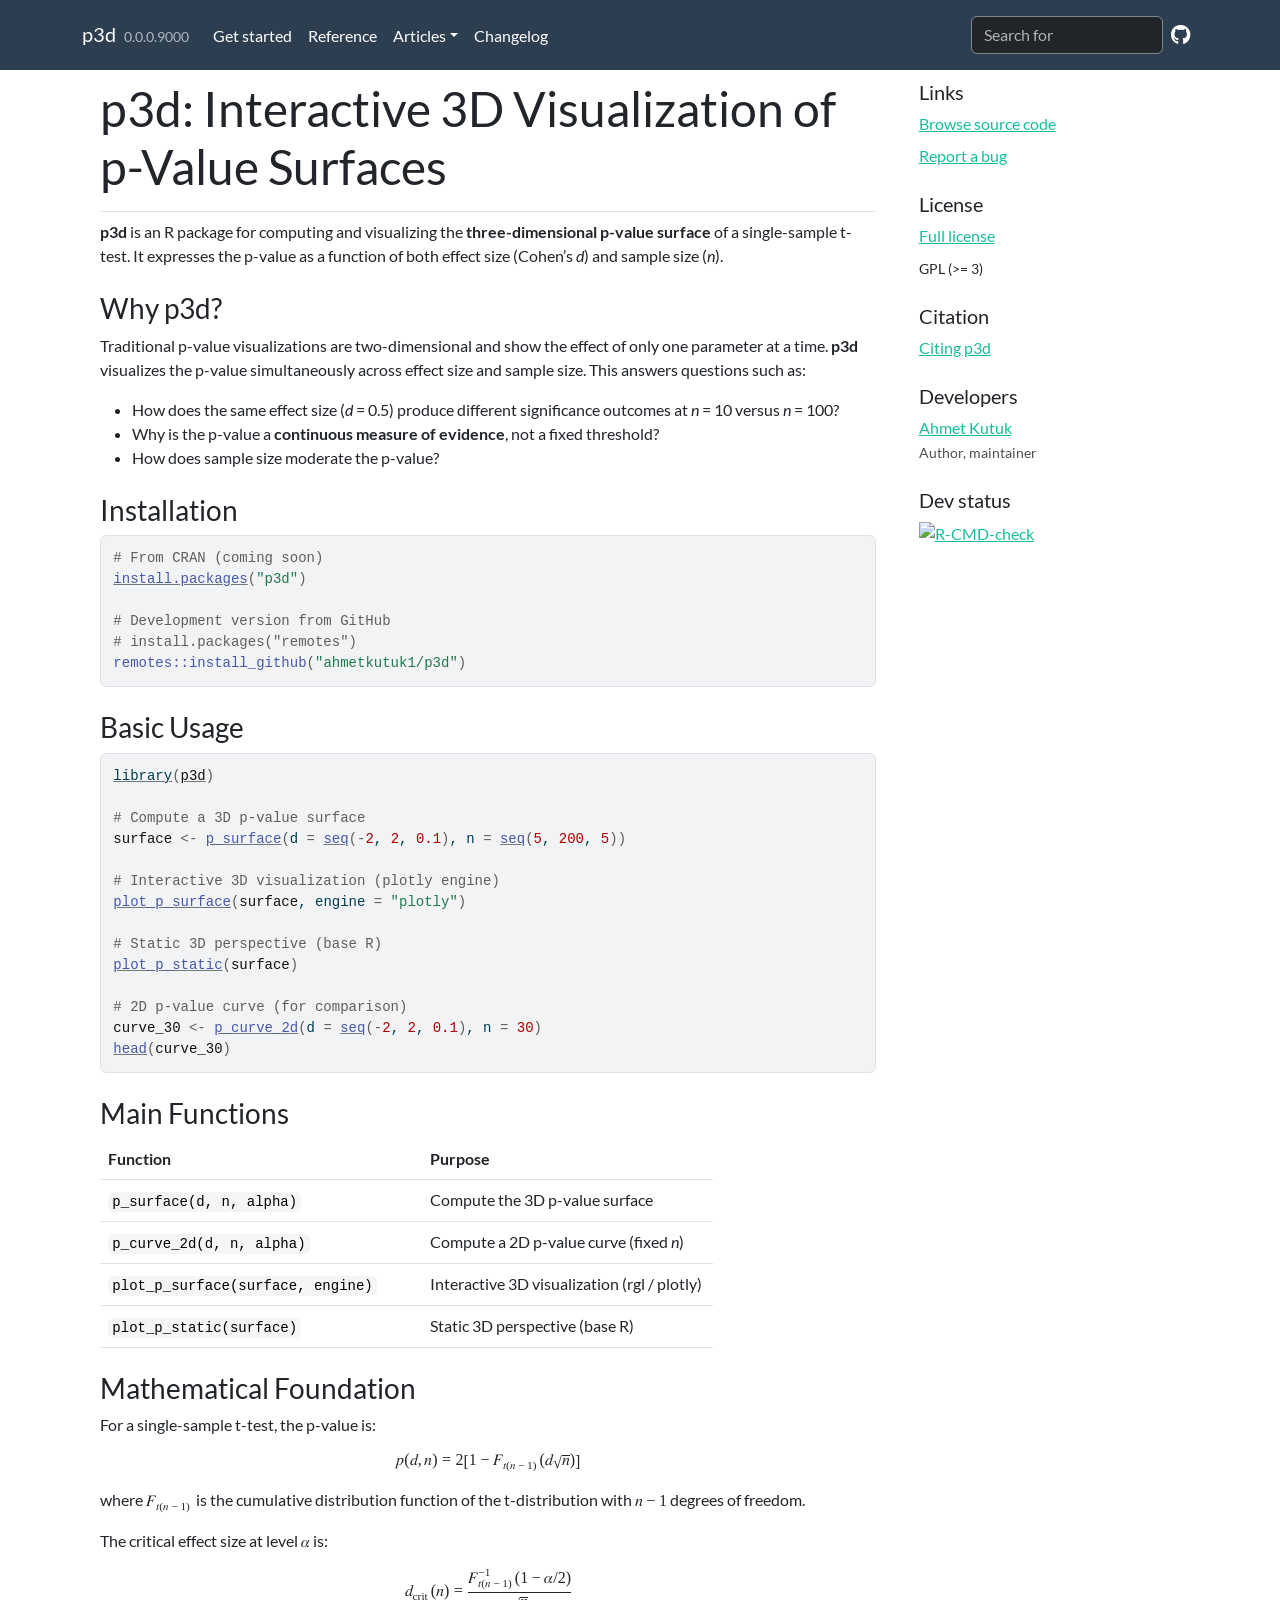
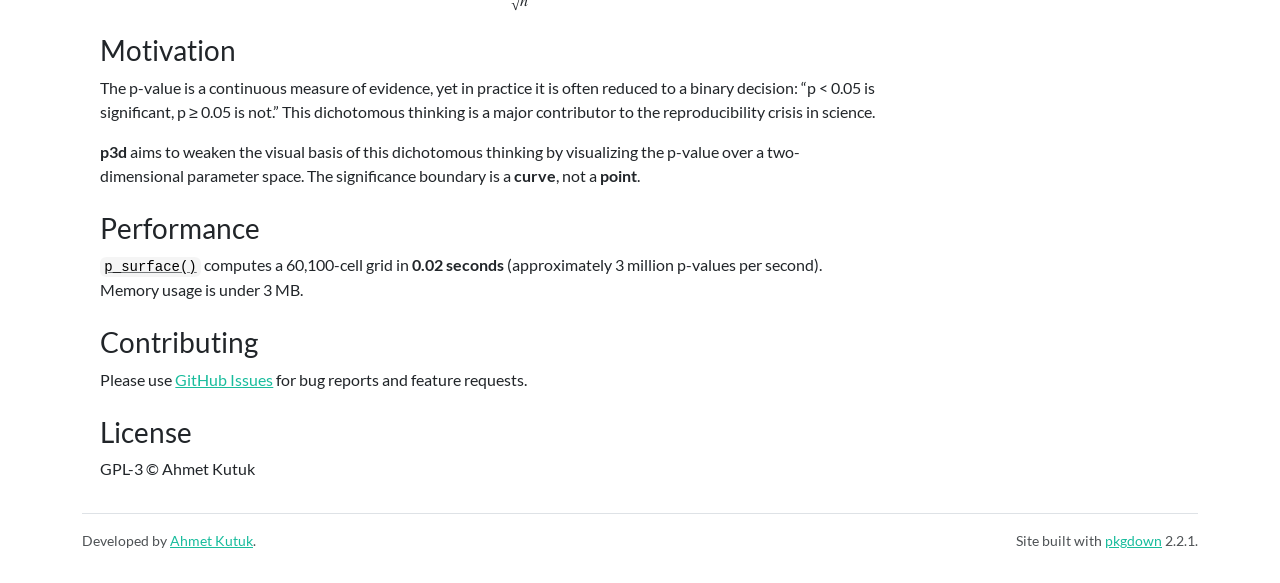
==== commit 46227f67: "Deploying to gh-pages from @ ahmetkutuk1/p3d@4b2e8c4435ef915cd2d08978bc9d2287a99eb988 🚀" ====
--- a/index.html
+++ b/index.html
@@ -40,6 +40,7 @@
     <li><a class="dropdown-item" href="articles/p3d-comparison.html">Comparing 2D and 3D visualizations</a></li>
   </ul>
 </li>
+<li class="nav-item"><a class="nav-link" href="news/index.html">Changelog</a></li>
       </ul>
 <ul class="navbar-nav">
 <li class="nav-item"><form class="form-inline" role="search">
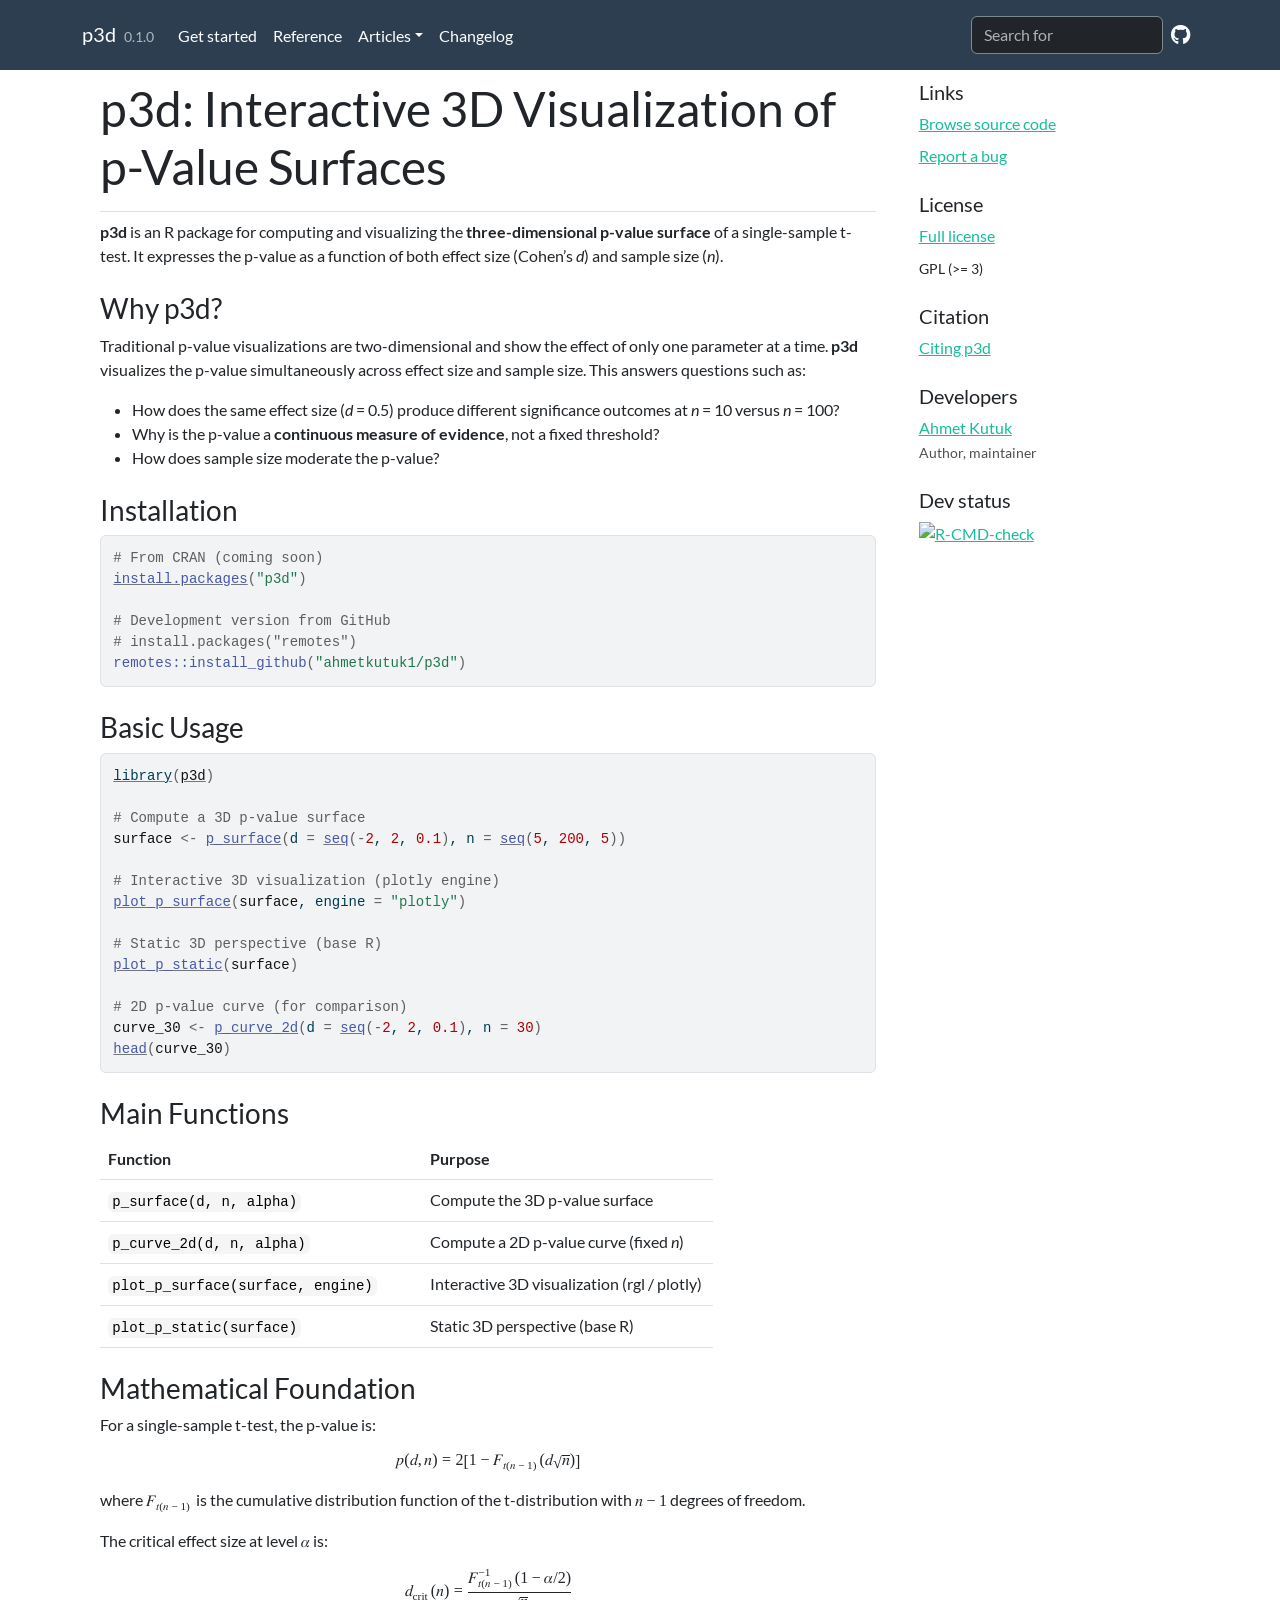
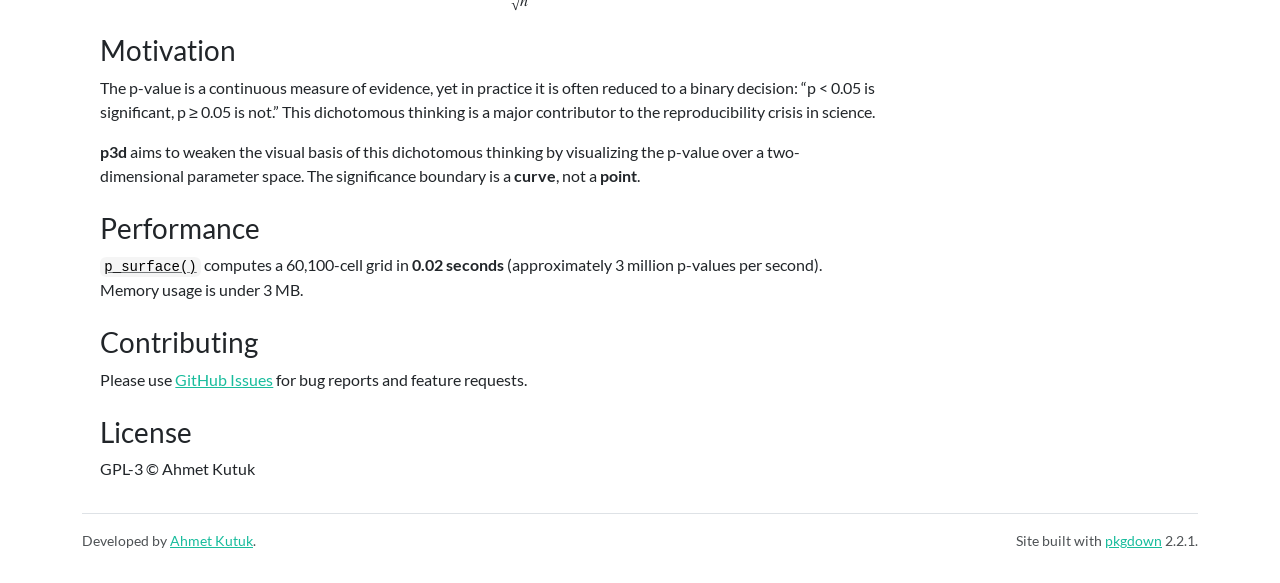
==== commit cc0ca2b1: "Deploying to gh-pages from @ ahmetkutuk1/p3d@c93714e48f8dc7bda096481dde1c8fd6d1b8888a 🚀" ====
--- a/index.html
+++ b/index.html
@@ -22,7 +22,7 @@
 
     <a class="navbar-brand me-2" href="index.html">p3d</a>
 
-    <small class="nav-text text-muted me-auto" data-bs-toggle="tooltip" data-bs-placement="bottom" title="">0.0.0.9000</small>
+    <small class="nav-text text-muted me-auto" data-bs-toggle="tooltip" data-bs-placement="bottom" title="">0.1.0</small>
 
 
     <button class="navbar-toggler" type="button" data-bs-toggle="collapse" data-bs-target="#navbar" aria-controls="navbar" aria-expanded="false" aria-label="Toggle navigation">
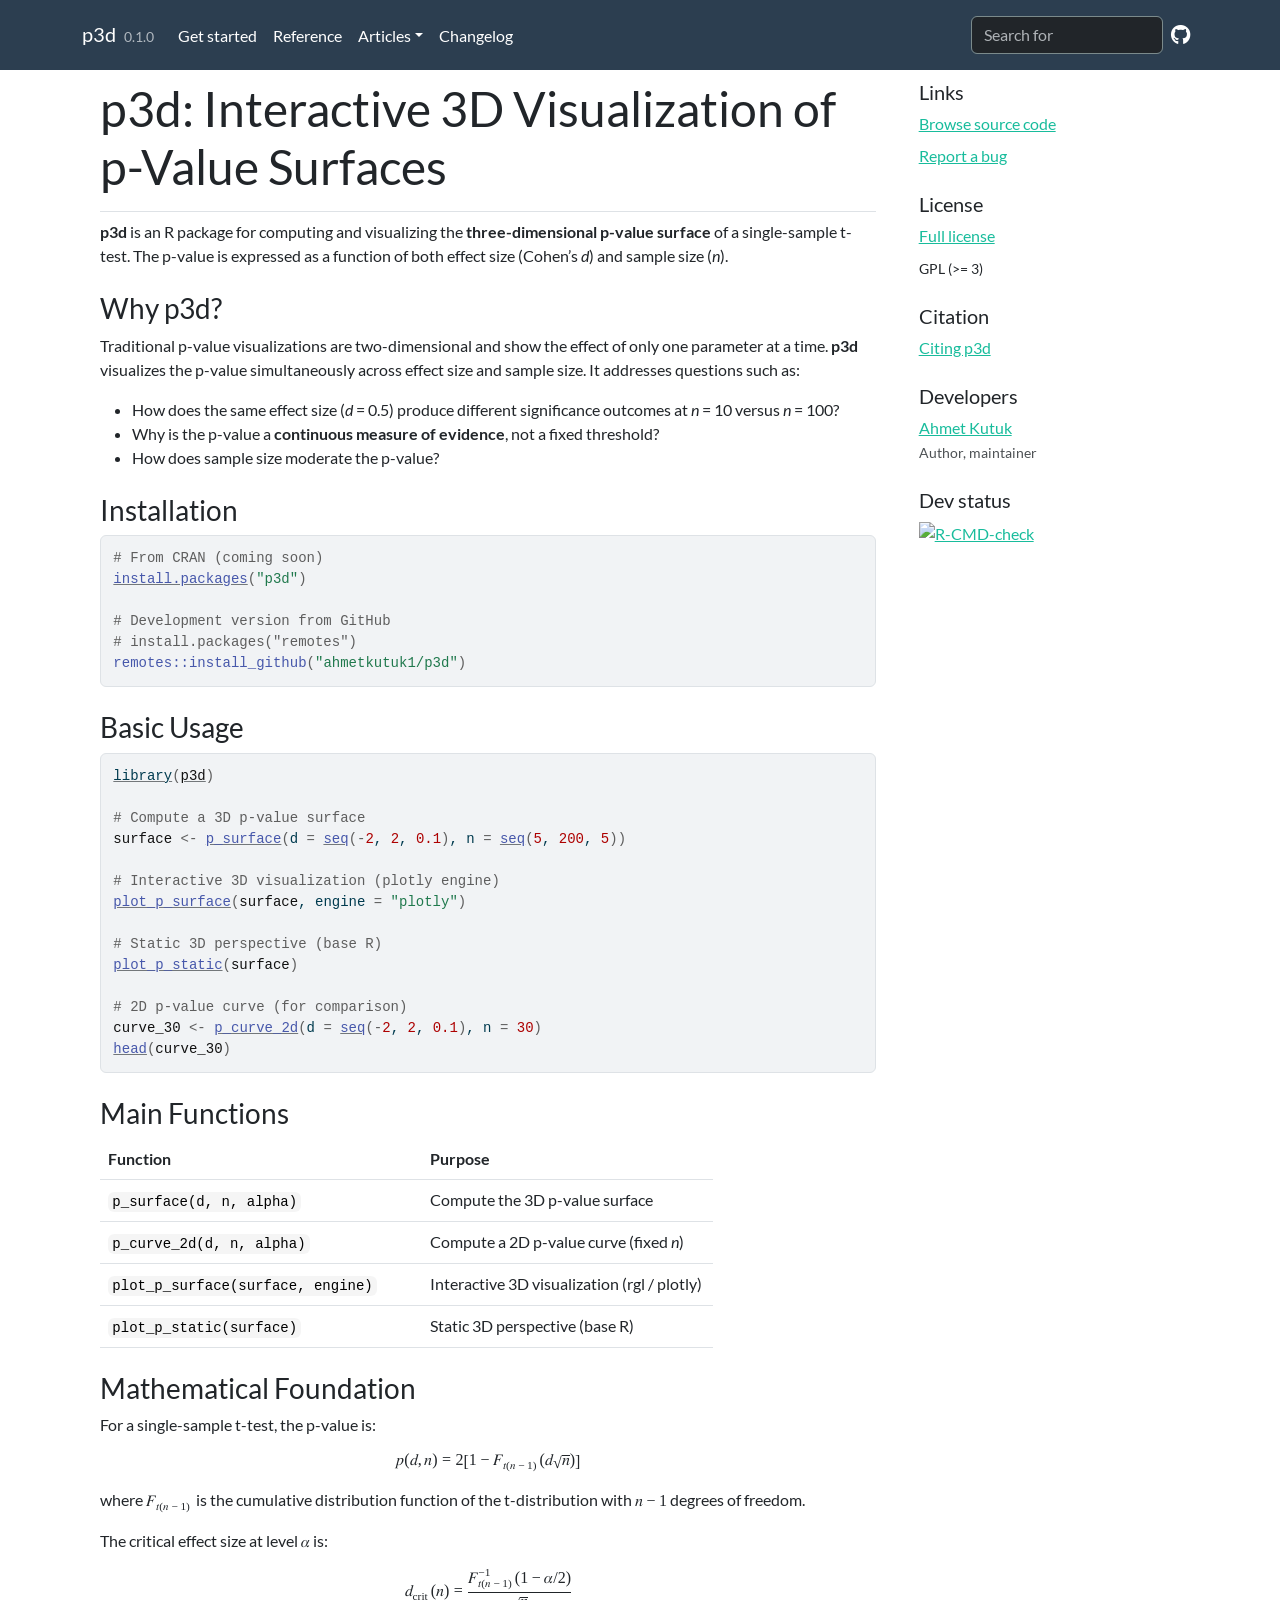
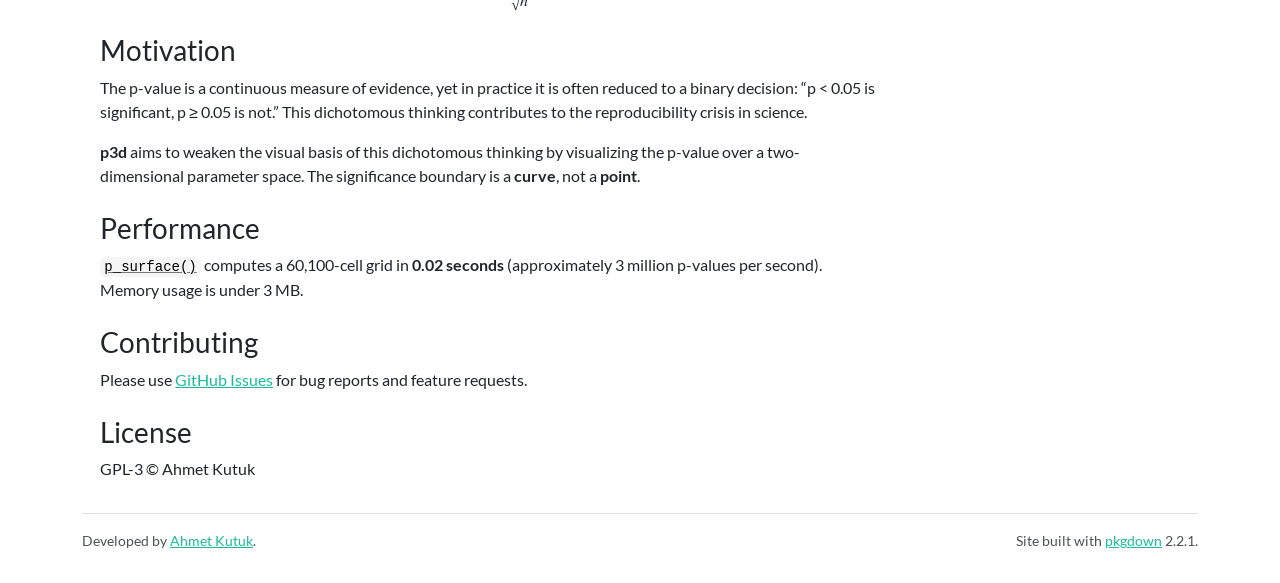
==== commit a4cb5dda: "Deploying to gh-pages from @ ahmetkutuk1/p3d@eac0cb183380741e4ff8a8eef3d0c58bbe0cb506 🚀" ====
--- a/index.html
+++ b/index.html
@@ -59,11 +59,11 @@
 </h1></div>
 <!-- badges: start -->
 
-<p><strong>p3d</strong> is an R package for computing and visualizing the <strong>three-dimensional p-value surface</strong> of a single-sample t-test. It expresses the p-value as a function of both effect size (Cohen’s <em>d</em>) and sample size (<em>n</em>).</p>
+<p><strong>p3d</strong> is an R package for computing and visualizing the <strong>three-dimensional p-value surface</strong> of a single-sample t-test. The p-value is expressed as a function of both effect size (Cohen’s <em>d</em>) and sample size (<em>n</em>).</p>
 <div class="section level2">
 <h2 id="why-p3d">Why p3d?<a class="anchor" aria-label="anchor" href="#why-p3d"></a>
 </h2>
-<p>Traditional p-value visualizations are two-dimensional and show the effect of only one parameter at a time. <strong>p3d</strong> visualizes the p-value simultaneously across effect size and sample size. This answers questions such as:</p>
+<p>Traditional p-value visualizations are two-dimensional and show the effect of only one parameter at a time. <strong>p3d</strong> visualizes the p-value simultaneously across effect size and sample size. It addresses questions such as:</p>
 <ul>
 <li>How does the same effect size (<em>d</em> = 0.5) produce different significance outcomes at <em>n</em> = 10 versus <em>n</em> = 100?</li>
 <li>Why is the p-value a <strong>continuous measure of evidence</strong>, not a fixed threshold?</li>
@@ -144,7 +144,7 @@
 <div class="section level2">
 <h2 id="motivation">Motivation<a class="anchor" aria-label="anchor" href="#motivation"></a>
 </h2>
-<p>The p-value is a continuous measure of evidence, yet in practice it is often reduced to a binary decision: “p &lt; 0.05 is significant, p ≥ 0.05 is not.” This dichotomous thinking is a major contributor to the reproducibility crisis in science.</p>
+<p>The p-value is a continuous measure of evidence, yet in practice it is often reduced to a binary decision: “p &lt; 0.05 is significant, p ≥ 0.05 is not.” This dichotomous thinking contributes to the reproducibility crisis in science.</p>
 <p><strong>p3d</strong> aims to weaken the visual basis of this dichotomous thinking by visualizing the p-value over a two-dimensional parameter space. The significance boundary is a <strong>curve</strong>, not a <strong>point</strong>.</p>
 </div>
 <div class="section level2">
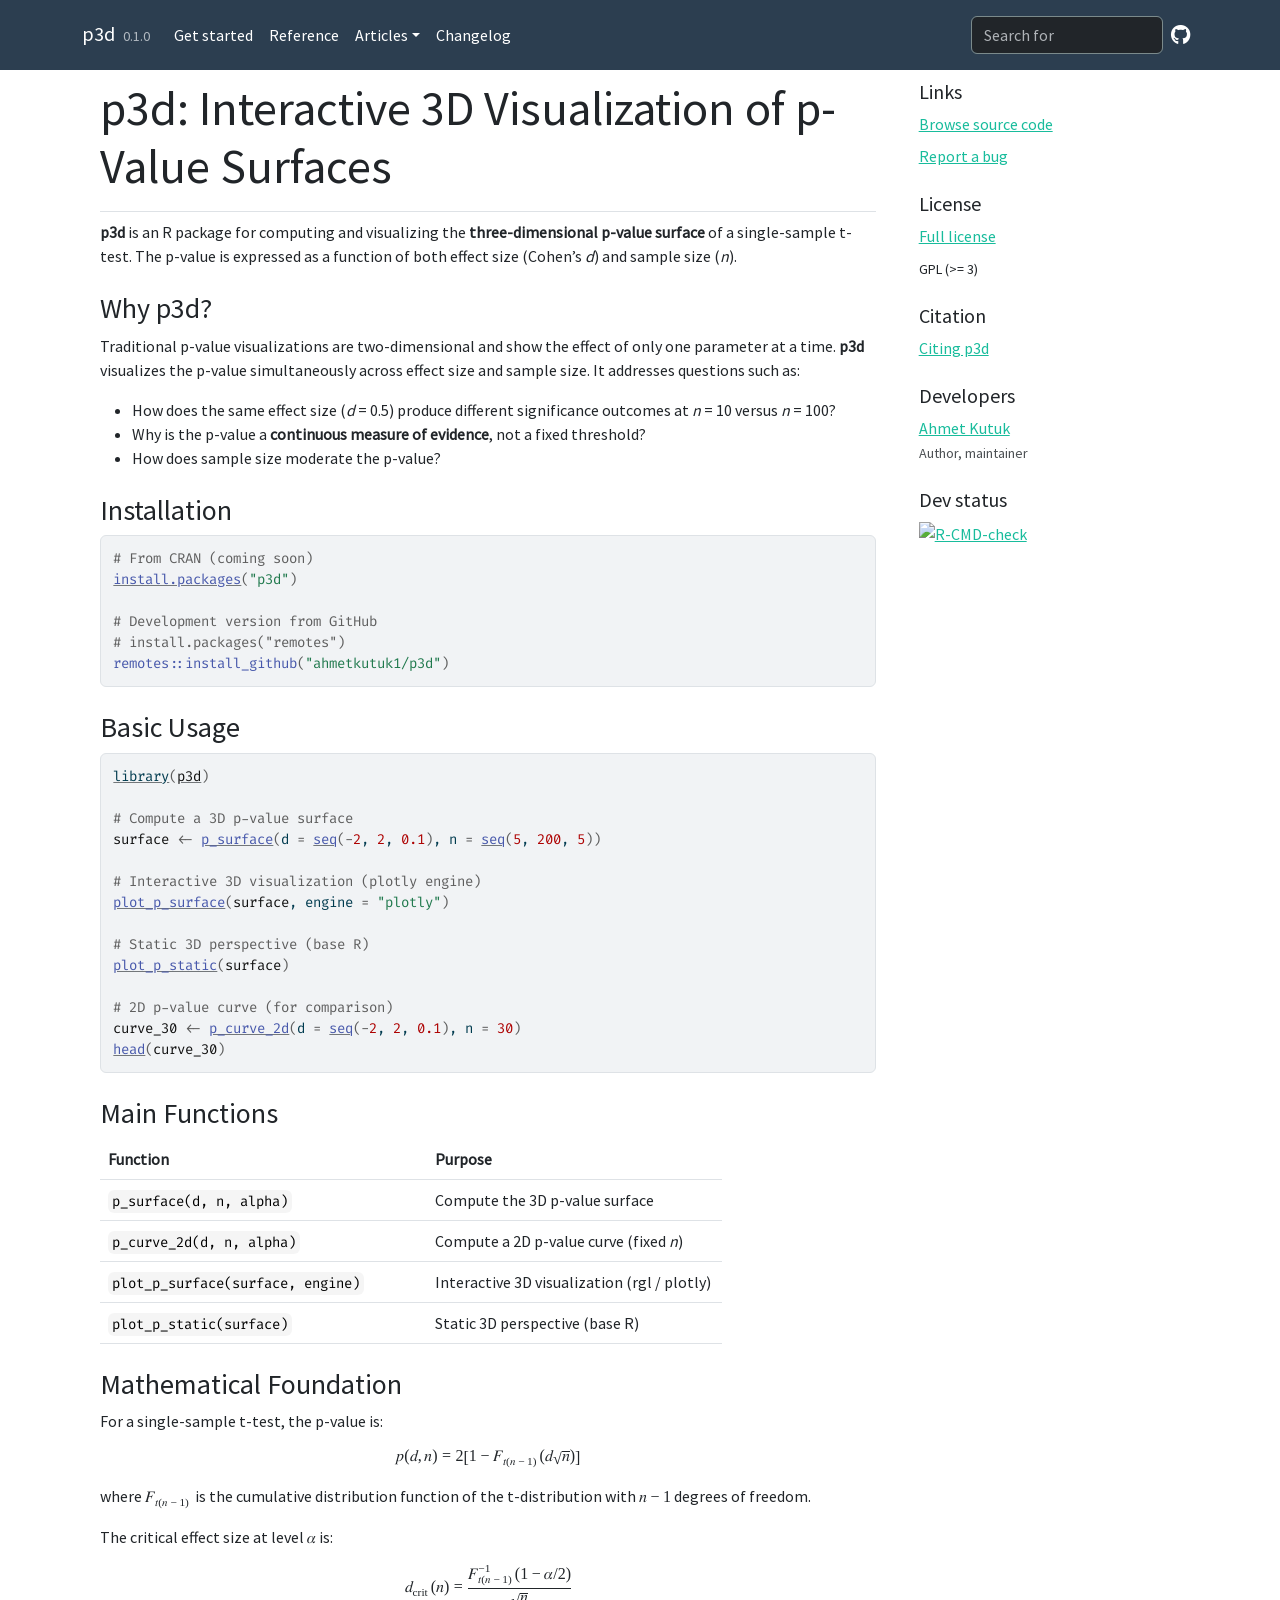
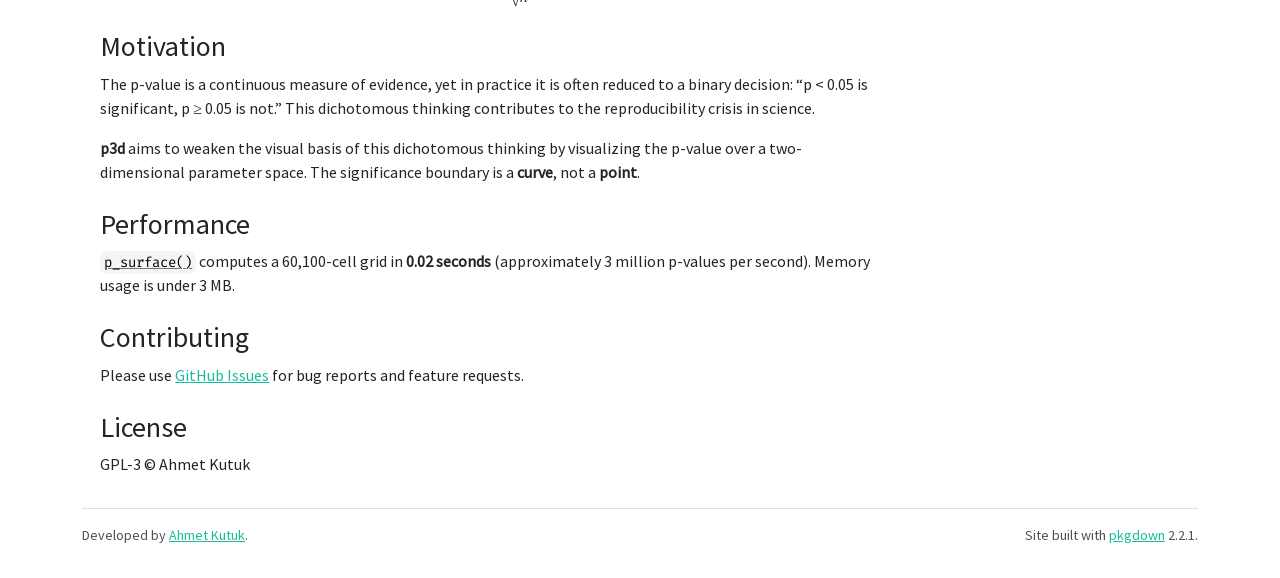
==== commit 99945af6: "Deploying to gh-pages from @ ahmetkutuk1/p3d@63527adb2b48b0ca95de526e8643f08ffe508e39 🚀" ====
--- a/index.html
+++ b/index.html
@@ -8,7 +8,9 @@
 <title>Interactive 3D Visualization of p-Value Surfaces • p3d</title>
 <script src="deps/jquery-3.6.0/jquery-3.6.0.min.js"></script><meta name="viewport" content="width=device-width, initial-scale=1, shrink-to-fit=no">
 <link href="deps/bootstrap-5.3.8/bootstrap.min.css" rel="stylesheet">
-<script src="deps/bootstrap-5.3.8/bootstrap.bundle.min.js"></script><link href="deps/font-awesome-6.5.2/css/all.min.css" rel="stylesheet">
+<script src="deps/bootstrap-5.3.8/bootstrap.bundle.min.js"></script><link href="deps/Source_Sans_Pro-0.4.10/font.css" rel="stylesheet">
+<link href="deps/Fira_Code-0.4.10/font.css" rel="stylesheet">
+<link href="deps/font-awesome-6.5.2/css/all.min.css" rel="stylesheet">
 <link href="deps/font-awesome-6.5.2/css/v4-shims.min.css" rel="stylesheet">
 <script src="deps/headroom-0.11.0/headroom.min.js"></script><script src="deps/headroom-0.11.0/jQuery.headroom.min.js"></script><script src="deps/bootstrap-toc-1.0.1/bootstrap-toc.min.js"></script><script src="deps/clipboard.js-2.0.11/clipboard.min.js"></script><script src="deps/search-1.0.0/autocomplete.jquery.min.js"></script><script src="deps/search-1.0.0/fuse.min.js"></script><script src="deps/search-1.0.0/mark.min.js"></script><!-- pkgdown --><script src="pkgdown.js"></script><meta property="og:title" content="Interactive 3D Visualization of p-Value Surfaces">
 <meta name="description" content="Provides interactive three-dimensional visualization of p-value surfaces for single-sample t-tests. Enables simultaneous exploration of effect size, sample size, and significance level, making the continuous nature of p-values and the moderating effect of sample size visually apparent. Includes both interactive (rgl, plotly) and static (persp) rendering options.">
--- a/deps/Source_Sans_Pro-0.4.10/font.css
+++ b/deps/Source_Sans_Pro-0.4.10/font.css
@@ -0,0 +1,63 @@
+/* cyrillic-ext */
+@font-face {
+  font-family: 'Source Sans Pro';
+  font-style: normal;
+  font-weight: 400;
+  font-display: swap;
+  src: url(6xK3dSBYKcSV-LCoeQqfX1RYOo3qNa7lqDY.woff2) format('woff2');
+  unicode-range: U+0460-052F, U+1C80-1C8A, U+20B4, U+2DE0-2DFF, U+A640-A69F, U+FE2E-FE2F;
+}
+/* cyrillic */
+@font-face {
+  font-family: 'Source Sans Pro';
+  font-style: normal;
+  font-weight: 400;
+  font-display: swap;
+  src: url(6xK3dSBYKcSV-LCoeQqfX1RYOo3qPK7lqDY.woff2) format('woff2');
+  unicode-range: U+0301, U+0400-045F, U+0490-0491, U+04B0-04B1, U+2116;
+}
+/* greek-ext */
+@font-face {
+  font-family: 'Source Sans Pro';
+  font-style: normal;
+  font-weight: 400;
+  font-display: swap;
+  src: url(6xK3dSBYKcSV-LCoeQqfX1RYOo3qNK7lqDY.woff2) format('woff2');
+  unicode-range: U+1F00-1FFF;
+}
+/* greek */
+@font-face {
+  font-family: 'Source Sans Pro';
+  font-style: normal;
+  font-weight: 400;
+  font-display: swap;
+  src: url(6xK3dSBYKcSV-LCoeQqfX1RYOo3qO67lqDY.woff2) format('woff2');
+  unicode-range: U+0370-0377, U+037A-037F, U+0384-038A, U+038C, U+038E-03A1, U+03A3-03FF;
+}
+/* vietnamese */
+@font-face {
+  font-family: 'Source Sans Pro';
+  font-style: normal;
+  font-weight: 400;
+  font-display: swap;
+  src: url(6xK3dSBYKcSV-LCoeQqfX1RYOo3qN67lqDY.woff2) format('woff2');
+  unicode-range: U+0102-0103, U+0110-0111, U+0128-0129, U+0168-0169, U+01A0-01A1, U+01AF-01B0, U+0300-0301, U+0303-0304, U+0308-0309, U+0323, U+0329, U+1EA0-1EF9, U+20AB;
+}
+/* latin-ext */
+@font-face {
+  font-family: 'Source Sans Pro';
+  font-style: normal;
+  font-weight: 400;
+  font-display: swap;
+  src: url(6xK3dSBYKcSV-LCoeQqfX1RYOo3qNq7lqDY.woff2) format('woff2');
+  unicode-range: U+0100-02BA, U+02BD-02C5, U+02C7-02CC, U+02CE-02D7, U+02DD-02FF, U+0304, U+0308, U+0329, U+1D00-1DBF, U+1E00-1E9F, U+1EF2-1EFF, U+2020, U+20A0-20AB, U+20AD-20C0, U+2113, U+2C60-2C7F, U+A720-A7FF;
+}
+/* latin */
+@font-face {
+  font-family: 'Source Sans Pro';
+  font-style: normal;
+  font-weight: 400;
+  font-display: swap;
+  src: url(6xK3dSBYKcSV-LCoeQqfX1RYOo3qOK7l.woff2) format('woff2');
+  unicode-range: U+0000-00FF, U+0131, U+0152-0153, U+02BB-02BC, U+02C6, U+02DA, U+02DC, U+0304, U+0308, U+0329, U+2000-206F, U+20AC, U+2122, U+2191, U+2193, U+2212, U+2215, U+FEFF, U+FFFD;
+}
--- a/deps/Fira_Code-0.4.10/font.css
+++ b/deps/Fira_Code-0.4.10/font.css
@@ -0,0 +1,63 @@
+/* cyrillic-ext */
+@font-face {
+  font-family: 'Fira Code';
+  font-style: normal;
+  font-weight: 400;
+  font-display: swap;
+  src: url(uU9eCBsR6Z2vfE9aq3bL0fxyUs4tcw4W_D1sJV37Nv7g.woff2) format('woff2');
+  unicode-range: U+0460-052F, U+1C80-1C8A, U+20B4, U+2DE0-2DFF, U+A640-A69F, U+FE2E-FE2F;
+}
+/* cyrillic */
+@font-face {
+  font-family: 'Fira Code';
+  font-style: normal;
+  font-weight: 400;
+  font-display: swap;
+  src: url(uU9eCBsR6Z2vfE9aq3bL0fxyUs4tcw4W_D1sJVT7Nv7g.woff2) format('woff2');
+  unicode-range: U+0301, U+0400-045F, U+0490-0491, U+04B0-04B1, U+2116;
+}
+/* greek-ext */
+@font-face {
+  font-family: 'Fira Code';
+  font-style: normal;
+  font-weight: 400;
+  font-display: swap;
+  src: url(uU9eCBsR6Z2vfE9aq3bL0fxyUs4tcw4W_D1sJVz7Nv7g.woff2) format('woff2');
+  unicode-range: U+1F00-1FFF;
+}
+/* greek */
+@font-face {
+  font-family: 'Fira Code';
+  font-style: normal;
+  font-weight: 400;
+  font-display: swap;
+  src: url(uU9eCBsR6Z2vfE9aq3bL0fxyUs4tcw4W_D1sJVP7Nv7g.woff2) format('woff2');
+  unicode-range: U+0370-0377, U+037A-037F, U+0384-038A, U+038C, U+038E-03A1, U+03A3-03FF;
+}
+/* symbols2 */
+@font-face {
+  font-family: 'Fira Code';
+  font-style: normal;
+  font-weight: 400;
+  font-display: swap;
+  src: url(uU9eCBsR6Z2vfE9aq3bL0fxyUs4tcw4W_D1sJeraE8PZqw.woff2) format('woff2');
+  unicode-range: U+2000-2001, U+2004-2008, U+200A, U+23B8-23BD, U+2500-259F;
+}
+/* latin-ext */
+@font-face {
+  font-family: 'Fira Code';
+  font-style: normal;
+  font-weight: 400;
+  font-display: swap;
+  src: url(uU9eCBsR6Z2vfE9aq3bL0fxyUs4tcw4W_D1sJV77Nv7g.woff2) format('woff2');
+  unicode-range: U+0100-02BA, U+02BD-02C5, U+02C7-02CC, U+02CE-02D7, U+02DD-02FF, U+0304, U+0308, U+0329, U+1D00-1DBF, U+1E00-1E9F, U+1EF2-1EFF, U+2020, U+20A0-20AB, U+20AD-20C0, U+2113, U+2C60-2C7F, U+A720-A7FF;
+}
+/* latin */
+@font-face {
+  font-family: 'Fira Code';
+  font-style: normal;
+  font-weight: 400;
+  font-display: swap;
+  src: url(uU9eCBsR6Z2vfE9aq3bL0fxyUs4tcw4W_D1sJVD7Ng.woff2) format('woff2');
+  unicode-range: U+0000-00FF, U+0131, U+0152-0153, U+02BB-02BC, U+02C6, U+02DA, U+02DC, U+0304, U+0308, U+0329, U+2000-206F, U+20AC, U+2122, U+2191, U+2193, U+2212, U+2215, U+FEFF, U+FFFD;
+}
